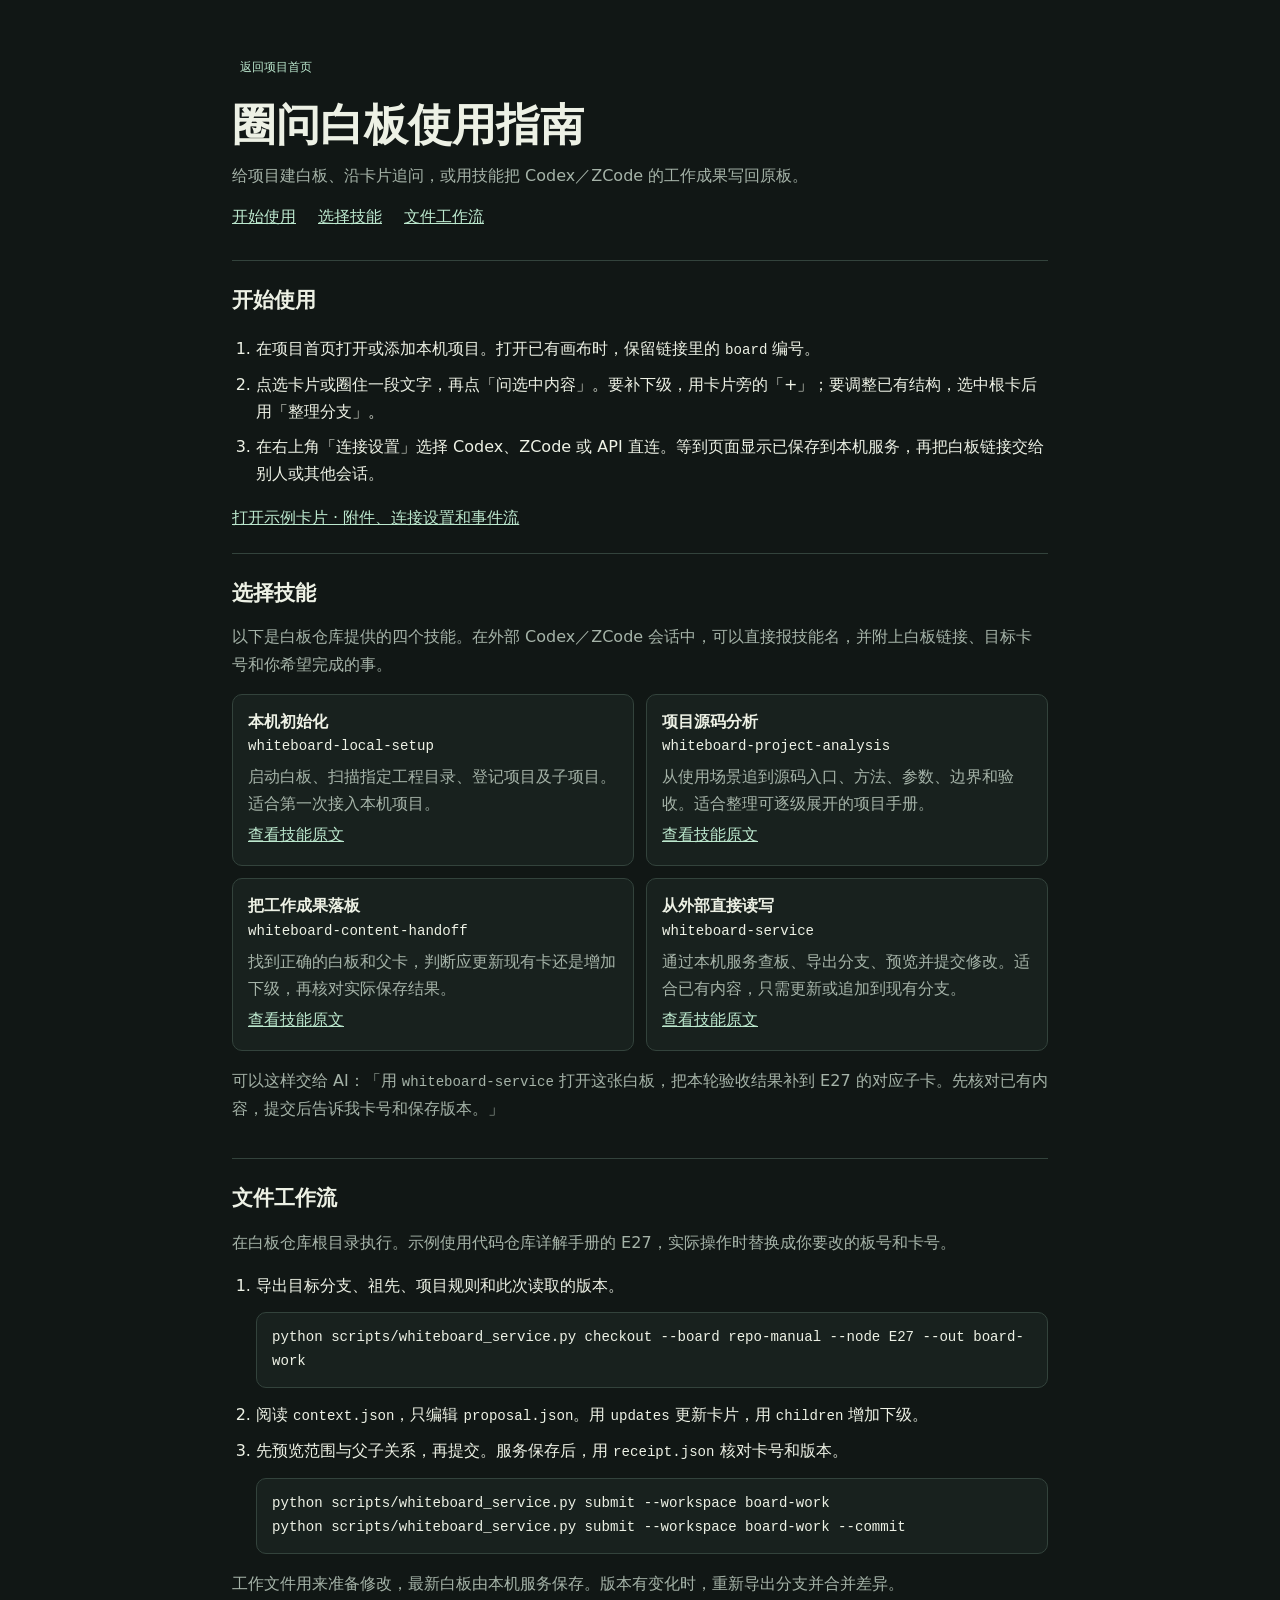
==== guide.html @ eb6f7923 "Serve the whiteboard guide and skills on the unified local port" ====
<!doctype html>
<html lang="zh-CN">
<head>
  <meta charset="utf-8">
  <meta name="viewport" content="width=device-width, initial-scale=1">
  <title>圈问白板使用指南</title>
  <link rel="stylesheet" href="/styles.css">
</head>
<body>
  <main class="guide-page">
    <header class="guide-header">
      <a class="tool-button" href="/">返回项目首页</a>
      <h1>圈问白板使用指南</h1>
      <p>给项目建白板、沿卡片追问，或用技能把 Codex／ZCode 的工作成果写回原板。</p>
      <nav class="guide-nav" aria-label="指南章节">
        <a href="#start">开始使用</a>
        <a href="#skills">选择技能</a>
        <a href="#files">文件工作流</a>
      </nav>
    </header>

    <section id="start" aria-labelledby="guide-start">
      <h2 id="guide-start">开始使用</h2>
      <ol>
        <li>在项目首页打开或添加本机项目。打开已有画布时，保留链接里的 <code>board</code> 编号。</li>
        <li>点选卡片或圈住一段文字，再点「问选中内容」。要补下级，用卡片旁的「+」；要调整已有结构，选中根卡后用「整理分支」。</li>
        <li>在右上角「连接设置」选择 Codex、ZCode 或 API 直连。等到页面显示已保存到本机服务，再把白板链接交给别人或其他会话。</li>
      </ol>
      <a href="/?board=repo-manual#E27">打开示例卡片 · 附件、连接设置和事件流</a>
    </section>

    <section id="skills" aria-labelledby="guide-skills">
      <h2 id="guide-skills">选择技能</h2>
      <p>以下是白板仓库提供的四个技能。在外部 Codex／ZCode 会话中，可以直接报技能名，并附上白板链接、目标卡号和你希望完成的事。</p>
      <dl class="guide-skills">
        <div>
          <dt>本机初始化 <code>whiteboard-local-setup</code></dt>
          <dd>启动白板、扫描指定工程目录、登记项目及子项目。适合第一次接入本机项目。</dd>
          <dd><a href="/guide/skills/whiteboard-local-setup">查看技能原文</a></dd>
        </div>
        <div>
          <dt>项目源码分析 <code>whiteboard-project-analysis</code></dt>
          <dd>从使用场景追到源码入口、方法、参数、边界和验收。适合整理可逐级展开的项目手册。</dd>
          <dd><a href="/guide/skills/whiteboard-project-analysis">查看技能原文</a></dd>
        </div>
        <div>
          <dt>把工作成果落板 <code>whiteboard-content-handoff</code></dt>
          <dd>找到正确的白板和父卡，判断应更新现有卡还是增加下级，再核对实际保存结果。</dd>
          <dd><a href="/guide/skills/whiteboard-content-handoff">查看技能原文</a></dd>
        </div>
        <div>
          <dt>从外部直接读写 <code>whiteboard-service</code></dt>
          <dd>通过本机服务查板、导出分支、预览并提交修改。适合已有内容，只需更新或追加到现有分支。</dd>
          <dd><a href="/guide/skills/whiteboard-service">查看技能原文</a></dd>
        </div>
      </dl>
      <p>可以这样交给 AI：「用 <code>whiteboard-service</code> 打开这张白板，把本轮验收结果补到 E27 的对应子卡。先核对已有内容，提交后告诉我卡号和保存版本。」</p>
    </section>

    <section id="files" aria-labelledby="guide-files">
      <h2 id="guide-files">文件工作流</h2>
      <p>在白板仓库根目录执行。示例使用代码仓库详解手册的 E27，实际操作时替换成你要改的板号和卡号。</p>
      <ol>
        <li>导出目标分支、祖先、项目规则和此次读取的版本。
          <pre><code>python scripts/whiteboard_service.py checkout --board repo-manual --node E27 --out board-work</code></pre>
        </li>
        <li>阅读 <code>context.json</code>，只编辑 <code>proposal.json</code>。用 <code>updates</code> 更新卡片，用 <code>children</code> 增加下级。</li>
        <li>先预览范围与父子关系，再提交。服务保存后，用 <code>receipt.json</code> 核对卡号和版本。
          <pre><code>python scripts/whiteboard_service.py submit --workspace board-work
python scripts/whiteboard_service.py submit --workspace board-work --commit</code></pre>
        </li>
      </ol>
      <p>工作文件用来准备修改，最新白板由本机服务保存。版本有变化时，重新导出分支并合并差异。</p>
    </section>
  </main>
</body>
</html>
---- styles.css ----
:root {
  color-scheme: dark;
  font-family: "Microsoft YaHei UI", "PingFang SC", "Noto Sans CJK SC", system-ui, sans-serif;
  color: #edf1e5;
  background: #111715;
  --surface: #18211e;
  --panel-border: #33433c;
  --muted: #a5b3a8;
  --mint: #bce8ce;
  --teal: #77d4ac;
  --mono: "Cascadia Code", Consolas, "SFMono-Regular", monospace;
}

*, *::before, *::after { box-sizing: border-box; }

body { margin: 0; }
.guide-page { max-width: 920px; margin: 0 auto; padding: clamp(18px, 5vw, 52px); line-height: 1.7; }
.guide-header { margin-bottom: 30px; }
.guide-header h1 { margin: 16px 0 0; font-size: clamp(28px, 5vw, 44px); line-height: 1.2; }
.guide-page h2 { margin: 0 0 12px; font-size: 21px; }
.guide-page p { margin: 10px 0 14px; color: var(--muted); }
.guide-page section { padding: 22px 0; border-top: 1px solid var(--panel-border); }
.guide-page a { color: var(--mint); }
.guide-header > a { display: inline-flex; align-items: center; text-decoration: none; }
.guide-nav { display: flex; flex-wrap: wrap; gap: 10px 22px; }
.guide-page ol { padding-inline-start: 1.5em; }
.guide-page li + li { margin-top: 8px; }
.guide-skills { display: grid; grid-template-columns: repeat(auto-fit, minmax(min(100%, 305px), 1fr)); gap: 12px; }
.guide-skills > div, .guide-page pre { background: var(--surface); border: 1px solid var(--panel-border); border-radius: 10px; padding: 13px 15px; }
.guide-skills dt { font-weight: 700; }
.guide-skills dt code { display: block; font-weight: 400; overflow-wrap: anywhere; }
.guide-skills dd { margin: 4px 0; color: var(--muted); }
.guide-page code { font-family: var(--mono); font-size: .88em; }
.guide-page pre { white-space: pre-wrap; overflow-wrap: anywhere; }
.board-sync-status { display: flex; align-items: center; justify-content: flex-end; flex-wrap: wrap; gap: 8px; padding: 7px clamp(16px, 3.4vw, 54px); color: var(--muted); font-size: 12px; }
.board-sync-status[data-state="error"] { color: #f1c9a7; }
.board-sync-status[hidden] { display: none; }
.board-versions-dialog { width: min(720px, calc(100vw - 32px)); max-height: 85vh; overflow-y: auto; }
.board-version-list { list-style: none; padding: 0; margin: 18px 0; }
.board-version-row { display: flex; justify-content: space-between; align-items: center; flex-wrap: wrap; gap: 10px; padding: 10px 0; border-bottom: 1px solid var(--panel-border); }
.board-version-time { display: block; margin-top: 4px; font-size: 12px; color: var(--muted); }
.board-version-actions { display: flex; flex-wrap: wrap; gap: 6px; }
.board-version-preview { max-height: 320px; overflow: auto; white-space: pre-wrap; overflow-wrap: anywhere; font-size: 13px; line-height: 1.65; }
button, textarea, input, select { font: inherit; }
button { cursor: pointer; }
button:disabled { cursor: default; }

button:focus-visible, textarea:focus-visible, input:focus-visible, select:focus-visible, summary:focus-visible {
  outline: 2px solid var(--teal);
  outline-offset: 3px;
}

.app-shell {
  max-width: 1800px;
  margin: 0 auto;
  padding: 0 clamp(16px, 3.4vw, 54px) 28px;
}

.masthead {
  min-height: 111px;
  display: flex;
  align-items: center;
  justify-content: space-between;
  gap: 20px;
}

.brand { display: flex; align-items: center; gap: 14px; }
.brand-mark {
  display: grid;
  place-items: center;
  width: 45px;
  height: 45px;
  border: 1px solid #466454;
  border-radius: 13px;
  color: var(--mint);
  background: #25392f;
}

.brand-mark svg {
  width: 31px;
  height: 31px;
  fill: none;
  stroke: currentColor;
  stroke-width: 1.65;
  stroke-linecap: round;
  stroke-linejoin: round;
}

.masthead-kicker, .overline {
  margin: 0;
  font-size: 11px;
  font-weight: 650;
  letter-spacing: 0.16em;
  color: var(--muted);
}

.masthead h1 {
  margin: 4px 0 0;
  font-size: clamp(25px, 3vw, 34px);
  font-weight: 690;
  line-height: 1.12;
  letter-spacing: 0.045em;
}

.workspace-nav {
  display: flex;
  align-items: center;
  justify-content: center;
  flex-wrap: wrap;
  min-width: 0;
  gap: 8px;
}

.board-picker {
  position: relative;
  display: flex;
  align-items: center;
  min-width: 0;
  gap: 10px;
  padding: 6px 8px 6px 12px;
  border: 1px solid #466454;
  border-radius: 10px;
  background: #21332a;
  color: var(--mint);
  font-size: 12px;
  font-weight: 650;
  white-space: nowrap;
}

.board-picker select {
  width: clamp(112px, 17vw, 206px);
  min-width: 0;
  min-height: 36px;
  padding: 5px 9px;
  border: 1px solid #527462;
  border-radius: 6px;
  background: #14221b;
  color: #edf1e5;
  font-size: 14px;
  cursor: pointer;
}

.board-picker select:disabled { cursor: default; opacity: 0.75; }

#board-manage {
  flex-shrink: 0;
  min-height: 36px;
  padding-inline: 9px;
  color: var(--mint);
}

#board-manage[aria-expanded="true"] { background: #2b3c33; }

#local-project-link, #close-project { flex-shrink: 0; padding-inline: 10px; text-decoration: none; }
#local-project-link[aria-current="page"] { background: #2b3c33; color: var(--mint); }
:is(#local-project-link, #close-project):focus-visible { outline: 2px solid var(--teal); outline-offset: 3px; }

.activity-header, .activity-list-heading {
  display: flex;
  align-items: center;
  justify-content: space-between;
  flex-wrap: wrap;
  gap: 10px;
}
.activity-header h2 { margin: 4px 0 0; font-size: clamp(24px, 3vw, 34px); line-height: 1.25; }
#project-context > h2 { margin: 9px 0 3px; font-size: clamp(24px, 3vw, 34px); line-height: 1.25; }
#project-context-directory { color: var(--muted); font: 12px/1.5 var(--mono); overflow-wrap: anywhere; }
#project-context-error { color: #ffceac; }
.project-breadcrumb ol { display: flex; flex-wrap: wrap; align-items: baseline; gap: 4px 9px; margin: 0; padding: 0; list-style: none; font-size: 13px; }
.project-breadcrumb li + li::before { content: "/"; margin-inline-end: 9px; color: var(--muted); }
.project-breadcrumb a, .local-project-descendants a { color: var(--mint); overflow-wrap: anywhere; text-underline-offset: 3px; }
#project-children-description { margin: 0 0 18px; color: var(--muted); line-height: 1.6; }
#project-children-heading { margin: 0 0 11px; font-size: 17px; }
.activity-muted { color: var(--muted); font-size: 12px; margin: 0; }
.activity-captured { margin-block: 6px 13px; }
.activity-run { display: grid; gap: 3px; padding: 8px 11px; border-radius: 7px; background: #382d22; color: #f0cea7; font-size: 12px; }
.activity-nav, .activity-options, .activity-footer { display: flex; align-items: center; flex-wrap: wrap; gap: 7px; }
.activity-nav { margin: 17px 0 13px; padding-bottom: 11px; border-bottom: 1px solid var(--panel-border); }
.activity-nav [aria-current="page"] { color: var(--mint); background: #263d32; border-color: #466454; }
.activity-canvas-link { text-decoration: none; }
.activity-layout { display: grid; grid-template-columns: minmax(0, 1.12fr) minmax(0, 1fr); align-items: start; gap: 14px; }
.activity-side, .activity-timeline { display: grid; gap: 7px; }
.activity-list-heading { min-height: 33px; margin-bottom: 5px; }
.activity-list-heading h3, .activity-panel h3, .activity-panel p { margin: 0; }
.activity-panel { display: grid; gap: 8px; padding: 13px; border: 1px solid var(--panel-border); border-radius: 10px; background: var(--surface); overflow-wrap: anywhere; }
.activity-panel dl { display: grid; gap: 9px; margin: 0; }
.activity-panel dt { font-size: 12px; font-weight: 650; color: var(--mint); }
.activity-panel dd { margin: 2px 0 0; }
.activity-panel code { display: block; margin-top: 4px; color: var(--muted); font: 12px/1.4 var(--mono); }
.activity-panel ul { margin: 0; padding-left: 20px; }
.activity-panel .tool-button, .activity-footer .submit-button { width: fit-content; flex: 0 0 auto; }
.activity-event {
  display: grid;
  grid-template-columns: 42px minmax(0, 1fr) minmax(0, auto);
  gap: 7px;
  padding: 8px;
  border: 1px solid transparent;
  border-radius: 8px;
  background: transparent;
  color: inherit;
  text-align: left;
  overflow-wrap: anywhere;
}
.activity-event strong, .activity-event small { display: block; }
.activity-event small, .activity-branch small { color: var(--muted); font-size: 12px; }
.activity-event > small { text-align: right; }
.activity-event:hover, .activity-event[aria-pressed="true"], .activity-branch[aria-pressed="true"] { background: #22372c; border-color: #466454; }
.activity-graph { display: grid; gap: 12px; padding: 13px; border: 1px solid var(--panel-border); border-radius: 10px; background: radial-gradient(circle, var(--panel-border) 1px, transparent 1px) 0 0/14px 14px; }
.activity-root { width: fit-content; padding: 8px 10px; border-radius: 7px; background: #263d32; color: var(--mint); }
.activity-branches { display: grid; gap: 7px; margin-left: 8px; padding-left: 11px; border-left: 1px solid #527462; }
.activity-branch { position: relative; display: flex; align-items: baseline; justify-content: space-between; flex-wrap: wrap; gap: 5px; padding: 7px 8px; border: 1px solid var(--panel-border); border-radius: 7px; color: inherit; background: var(--surface); text-align: left; }
.activity-branch::before { content: ""; position: absolute; top: 50%; left: -12px; width: 11px; height: 1px; background: #527462; }
.activity-editor { display: grid; gap: 4px; font-size: 12px; color: var(--muted); }
.activity-editor textarea { width: 100%; padding: 7px; resize: vertical; border: 1px solid #466454; border-radius: 7px; color: #edf1e5; background: #111916; }
@media (max-width: 700px) {
  .activity-layout { grid-template-columns: 1fr; }
}

#board-actions {
  position: absolute;
  z-index: 11;
  top: calc(100% + 6px);
  right: 0;
  min-width: 140px;
  padding: 5px;
  display: grid;
  gap: 3px;
  border: 1px solid var(--panel-border);
  border-radius: 8px;
  background: #1e2d25;
  box-shadow: 0 8px 24px #0a150fbd;
}

#board-actions button { justify-content: flex-start; padding-inline: 10px; }
#board-actions button:disabled { opacity: 0.55; }
#board-delete:not(:disabled) { color: #f3b4a7; }
#board-lifecycle-status { margin: 0 0 10px; color: var(--muted); font-size: 13px; }
#board-lifecycle-status:empty { margin: 0; }

.project-home-header, .home-board-header {
  display: flex;
  align-items: center;
  flex-wrap: wrap;
  justify-content: space-between;
  gap: 12px;
}

#local-projects-heading { margin: 0; font-size: clamp(25px, 3vw, 36px); }
.home-board-header h3 { margin: 0; font-size: 17px; }
.home-board-actions { display: flex; flex-wrap: wrap; gap: 8px; }
#board-import-file { max-width: 100%; }
#board-import-preview:empty { display: none; }
.project-home-header p, .home-board-header p { margin: 6px 0 0; color: var(--muted); font-size: 14px; line-height: 1.55; }
.home-board-section { margin-top: 22px; padding-top: 14px; border-top: 1px solid var(--panel-border); }
.home-board-section > .local-project-cards:not(:empty) { margin-top: 12px; }
.home-board-section > .local-project-cards:empty { display: none; }

.local-project-finder {
  max-width: 800px;
  margin-top: 18px;
  padding: 12px 15px;
  border: 1px solid var(--panel-border);
  border-radius: 10px;
  background: var(--surface);
}

.local-project-finder[open] summary { margin-bottom: 12px; }
#local-project-question-form { display: flex; flex-wrap: wrap; gap: 8px; }
#local-project-question { flex: 1 1 220px; min-width: 0; }
#local-project-find { flex: 0 0 auto; justify-content: center; padding-inline: 20px; }
#local-project-find-status:empty, #local-project-choices:empty { display: none; }
#local-project-find-status, #local-project-count { margin: 12px 0 0; color: var(--muted); font-size: 13px; }
#local-project-matches { display: grid; gap: 10px; margin-top: 12px; }
#local-project-choices { display: flex; flex-wrap: wrap; gap: 6px; }
#local-project-choices button { justify-content: start; text-align: start; white-space: normal; overflow-wrap: anywhere; }
#local-project-choices button[aria-pressed="true"] { border-color: #6fa587; background: #2b3c33; color: var(--mint); }
#local-project-preview .local-project-card { background: #1e2b24; border-color: #466454; }
#local-project-preview h3 { margin: 0; font-size: 17px; }
#local-project-preview .submit-button { flex: 0 0 auto; }

.local-project-browse { margin-top: 22px; padding-top: 13px; border-top: 1px solid var(--panel-border); }
:is(.local-project-browse, .local-project-finder, #home-examples) > summary {
  width: fit-content;
  cursor: pointer;
  padding-block: 5px;
  color: var(--mint);
}
.local-project-browse[open] summary { margin-bottom: 12px; }
#local-project-count { margin-bottom: 14px; }

.local-project-filters { display: flex; flex-wrap: wrap; gap: 8px; }
#local-project-question, .local-project-filters input, .local-project-filters select {
  min-height: 40px;
  padding: 7px 10px;
  border: 1px solid #466454;
  border-radius: 7px;
  background: #18241e;
  color: inherit;
  font-size: 14px;
}

.local-project-filters input { width: min(245px, 100%); }
#local-project-question::placeholder, .local-project-filters input::placeholder { color: var(--muted); }

.local-project-cards {
  display: grid;
  grid-template-columns: repeat(auto-fill, minmax(min(100%, 290px), 1fr));
  gap: 14px;
}

.local-project-card {
  display: flex;
  flex-direction: column;
  gap: 10px;
  min-width: 0;
  padding: 16px;
  border: 1px solid var(--panel-border);
  border-radius: 10px;
  background: var(--surface);
}

.local-project-card :is(h3, h4) { margin: 0; font-size: 17px; overflow-wrap: anywhere; }
.local-project-category { margin: 0; color: var(--teal); font-size: 12px; }
.local-project-description { flex: 1; margin: 0; color: var(--muted); font-size: 13px; line-height: 1.6; }
.local-project-path {
  padding: 8px;
  border-radius: 5px;
  background: #111916;
  color: var(--mint);
  font: 12px / 1.5 var(--mono);
  overflow-wrap: anywhere;
}

.local-project-actions { display: flex; flex-wrap: wrap; gap: 8px; }
.local-project-actions :is(a, button) { min-height: 34px; padding-inline: 10px; font-size: 13px; text-decoration: none; }
.local-project-actions a { flex: 0 0 auto; }
#local-project-more { margin-top: 12px; border-color: var(--panel-border); }
.local-project-feedback { margin: 0; color: var(--mint); font-size: 12px; }
.local-project-feedback:empty { margin-top: -10px; }
.local-project-descendants { padding-top: 6px; border-top: 1px solid var(--panel-border); font-size: 13px; }
.local-project-descendants ul { display: grid; gap: 7px; margin: 4px 0 0; padding-inline-start: 19px; }

.board-dialog {
  width: min(360px, calc(100% - 32px));
  padding: 20px;
  border: 1px solid #466454;
  border-radius: 13px;
  background: var(--surface);
  color: inherit;
  box-shadow: 0 12px 38px #0006;
}

.board-dialog::backdrop { background: #080d0bbf; }
.board-dialog h2, #board-empty-state h2 { margin: 0 0 12px; font-size: 18px; font-weight: 680; }
.board-dialog label, .board-dialog p { color: var(--muted); font-size: 13px; line-height: 1.5; }
.board-dialog p { margin: 0; overflow-wrap: anywhere; }
.board-dialog label { display: block; margin-bottom: 6px; }
.board-dialog input, .board-dialog textarea {
  width: 100%;
  min-height: 36px;
  padding: 6px 8px;
  border: 1px solid #46584f;
  border-radius: 6px;
  background: #141c19;
  color: inherit;
}

.board-dialog .board-dialog-scope { margin-bottom: 14px; }
.board-dialog textarea { resize: vertical; font: inherit; }

#response-preview-dialog { width: min(580px, calc(100% - 32px)); }
#response-preview-text {
  max-height: min(310px, 44dvh);
  overflow: auto;
  margin: 12px 0 0;
  padding: 10px;
  border: 1px solid var(--panel-border);
  border-radius: 6px;
  background: #141c19;
  font: 12px/1.55 var(--mono);
  white-space: pre-wrap;
  overflow-wrap: anywhere;
}

.board-repository-field { margin-top: 14px; }
.board-dialog .board-field-hint { margin-top: 6px; }
.board-dialog .board-dialog-error { margin-top: 8px; color: #f3b4a7; }
.board-dialog-actions { display: flex; justify-content: flex-end; gap: 8px; margin-top: 17px; }
.board-dialog-actions .tool-button { padding-inline: 10px; }
.board-dialog-actions .board-delete-confirm { border-color: #98685d; background: #522e29; color: #ffd7cf; }
.board-dialog-actions .board-delete-confirm:hover { background: #693a33; }
#board-empty-state {
  min-height: 280px;
  display: grid;
  place-content: center;
  justify-items: center;
  padding: 24px;
  border: 1px solid var(--panel-border);
  border-radius: 15px;
  background: var(--surface);
}

.demo-label {
  display: flex;
  align-items: center;
  gap: 8px;
  padding: 7px 11px;
  border: 1px solid var(--panel-border);
  border-radius: 99px;
  color: var(--muted);
  font-size: 12px;
  white-space: nowrap;
}

.connection-dot, .legend-dot {
  display: inline-block;
  width: 6px;
  height: 6px;
  border-radius: 50%;
  background: var(--teal);
}

.connection-area { display: flex; align-items: center; gap: 8px; }
.connection-settings { position: relative; color: var(--muted); font-size: 12px; }
.connection-settings summary { padding: 7px 4px; cursor: pointer; white-space: nowrap; }
.connection-fields {
  position: absolute;
  z-index: 10;
  top: calc(100% + 6px);
  right: 0;
  width: 218px;
  padding: 12px;
  display: grid;
  gap: 6px;
  border: 1px solid var(--panel-border);
  border-radius: 9px;
  background: #1e2d25;
  box-shadow: 0 8px 24px #0a150fbd;
}
.connection-fields :is(input, select) {
  width: 100%;
  min-height: 32px;
  padding: 4px 7px;
  border: 1px solid #46584f;
  border-radius: 6px;
  color: #eef4ee;
  background: #141c19;
}
.connection-fields input::placeholder { color: #a1b3a7; }

.workspace {
  display: grid;
  grid-template-columns: minmax(0, 1fr) minmax(282px, 324px);
  align-items: stretch;
  gap: 16px;
}

.canvas-panel, .context-panel {
  min-width: 0;
  display: flex;
  flex-direction: column;
  border: 1px solid var(--panel-border);
  border-radius: 15px;
  background: var(--surface);
  overflow: hidden;
}

.canvas-bar {
  position: relative;
  min-height: 77px;
  display: flex;
  align-items: center;
  justify-content: space-between;
  gap: 14px;
  padding: 13px 19px;
  border-bottom: 1px solid var(--panel-border);
}

.canvas-name h2 {
  margin: 4px 0 0;
  font-size: clamp(15px, 1.6vw, 21px);
  font-weight: 680;
  letter-spacing: 0.015em;
}
.canvas-name:has(#board-repository-label:not([hidden])) { min-width: 0; }
#project-context:not([hidden]) ~ #board-workspace #board-repository-label { display: none; }
#board-repository-label {
  max-width: 24ch;
  margin: 4px 0 0;
  overflow: hidden;
  color: var(--muted);
  font-size: 11px;
  line-height: 1.4;
  text-overflow: ellipsis;
  white-space: nowrap;
}

.toolbar, .tool-group { display: flex; align-items: center; }
.toolbar { flex-shrink: 1; flex-wrap: wrap; gap: 7px; min-width: 0; }
.tool-group {
  padding: 2px;
  border: 1px solid #34453e;
  border-radius: 8px;
  background: #141c19;
}

.tool-button {
  display: inline-flex;
  align-items: center;
  justify-content: center;
  gap: 4px;
  min-height: 31px;
  padding: 0 7px;
  border: 1px solid transparent;
  border-radius: 5px;
  background: transparent;
  color: #c0cbc2;
  font-size: 12px;
  white-space: nowrap;
}

.tool-button:hover { background: #2b3c33; color: #f2f6ef; }
.mode-button[aria-pressed="true"], .mode-button.is-active {
  border-color: #486c57;
  background: #2a4436;
  color: var(--mint);
}

.tool-button svg {
  flex: none;
  width: 16px;
  height: 16px;
  fill: none;
  stroke: currentColor;
  stroke-width: 1.4;
  stroke-linecap: round;
  stroke-linejoin: round;
}

.icon-button { width: 31px; padding: 0; font-size: 18px; }
#fit { height: 37px; width: 36px; border-color: #34453e; border-radius: 8px; }
.canvas-navigation { display: flex; align-items: center; gap: 5px; }
#card-search-toggle, #return-overview {
  min-height: 33px;
  border-color: #34453e;
  border-radius: 8px;
}
#card-search-toggle { cursor: pointer; list-style: none; }
#card-search-toggle::-webkit-details-marker { display: none; }
#card-search[open] > summary, #return-overview { color: var(--mint); }
#card-search[open] > summary { background: #2a4436; border-color: #486c57; }
#card-search-panel {
  position: absolute;
  z-index: 8;
  inset-block-start: calc(100% + 4px);
  inset-inline-end: 12px;
  width: min(348px, calc(100% - 24px));
  padding: 8px;
  border: 1px solid #41574b;
  border-radius: 10px;
  background: #1e2d25;
  box-shadow: 0 8px 24px #0a150fbd;
}
#card-search-form {
  display: grid;
  grid-template-columns: minmax(0, 1fr) auto;
  align-items: center;
  gap: 6px;
}
#card-search-input {
  width: 100%;
  min-height: 35px;
  padding: 6px 9px;
  border: 1px solid #46584f;
  border-radius: 6px;
  color: #eef4ee;
  background: #141c19;
  font: inherit;
  font-size: 13px;
}
#card-search-input::placeholder { color: #a1b3a7; }
#card-search-question {
  border-color: #496b57;
  background: #284337;
  color: var(--mint);
}
.card-search-engine {
  display: flex;
  align-items: center;
  gap: 7px;
  margin: 7px 3px 0;
  color: var(--muted);
  font-size: 12px;
}
#card-search-engine {
  min-height: 28px;
  border: 1px solid #46584f;
  border-radius: 6px;
  padding-inline: 6px;
  color: inherit;
  background: #141c19;
}
#card-search-status { margin: 0; color: var(--muted); font-size: 12px; }
#card-search-status:not(:empty) { margin: 6px 3px 0; }
#card-search-results:empty { display: none; }
#card-search-results {
  max-height: min(260px, 40dvh);
  margin: 5px 0 0;
  padding: 0;
  overflow-y: auto;
  overscroll-behavior: contain;
  list-style: none;
}
.card-search-result {
  display: grid;
  gap: 3px;
  width: 100%;
  padding: 7px 9px;
  border: 0;
  border-radius: 6px;
  color: #eef4ee;
  background: transparent;
  font: inherit;
  text-align: start;
  overflow-wrap: anywhere;
}
.card-search-result:is(:hover, :focus-visible, [aria-current="true"]) { background: #2b3c33; }
.card-search-title { font-size: 13px; font-weight: 650; }
.card-search-path { color: #a9bbaf; font-size: 11px; }
#card-search-nav {
  display: flex;
  align-items: center;
  gap: 1px;
  border: 1px solid #34453e;
  border-radius: 8px;
  color: var(--mint);
  background: #141c19;
}
#card-search-nav button { min-height: 31px; padding-inline: 6px; }
#card-search-position {
  min-width: 4ch;
  font-size: 11px;
  text-align: center;
  white-space: nowrap;
}
#card-search-position:focus-visible { outline: 1px solid var(--teal, #81b69c); }
#zoom-value {
  min-width: 43px;
  text-align: center;
  font: 11px var(--mono);
  color: var(--muted);
}

#viewport {
  position: relative;
  width: 100%;
  height: clamp(425px, calc(100dvh - 237px), 850px);
  overflow: hidden;
  touch-action: none;
  user-select: none;
  cursor: grab;
  background-color: #171f1c;
  background-image: radial-gradient(circle, #37463e 1px, transparent 1.4px);
  background-position: 8px 8px;
  background-size: 20px 20px;
}

#viewport:focus-visible { outline: 2px solid var(--teal); outline-offset: -2px; }

#empty-canvas-start:not([hidden]) {
  position: absolute;
  inset: 0;
  z-index: 2;
  display: grid;
  place-items: center;
  padding: 24px;
  text-align: center;
  pointer-events: none;
}

.empty-canvas-panel {
  width: min(100%, 390px);
  padding: clamp(16px, 3vw, 26px);
  border: 1px solid var(--panel-border);
  border-radius: 12px;
  background: var(--surface);
}
.empty-canvas-panel h3 { margin: 0; font-size: 18px; }
.empty-canvas-panel p { margin: 7px 0 0; color: var(--muted); font-size: 13px; line-height: 1.55; }
.empty-canvas-actions { display: flex; justify-content: center; flex-wrap: wrap; gap: 8px; margin-top: 16px; }
.empty-canvas-actions button { pointer-events: auto; }
#repository-init-status { color: var(--mint); }
#repository-init-hint:empty, #repository-init-status:empty { display: none; }

#viewport[data-mode="pan"] [data-element-id]:not([aria-busy="true"]) { cursor: grab; }
#viewport.is-panning { cursor: grabbing; }
#viewport.is-moving-cards .is-dragging:not([aria-busy="true"]) { cursor: grabbing; z-index: 4; }
#viewport[data-mode="pan"] [data-element-id][aria-pressed="true"]:not(.is-selected) {
  outline: 2px solid var(--teal);
  outline-offset: 3px;
}
#viewport.is-moving-cards :is(#selection-highlights, #ask-popover) { visibility: hidden; }
#viewport[data-mode="pin"] [data-element-id] { cursor: pointer; }

#canvas-menu {
  position: absolute;
  z-index: 7;
  min-width: 138px;
  padding: 4px;
  border: 1px solid var(--panel-border);
  border-radius: 8px;
  background: var(--surface);
  box-shadow: 0 6px 20px #0005;
  cursor: default;
}

#canvas-menu button {
  width: 100%;
  padding: 7px 10px;
  border: 0;
  border-radius: 4px;
  background: transparent;
  color: inherit;
  text-align: left;
  white-space: nowrap;
}

#canvas-menu button:is(:hover, :focus-visible) { background: #2b3c33; }

.canvas-menu-modes {
  display: grid;
  grid-template-columns: repeat(4, 1fr);
  gap: 2px;
  margin-bottom: 4px;
  padding-bottom: 4px;
  border-bottom: 1px solid var(--panel-border);
}

#canvas-menu .canvas-menu-modes button { padding-inline: 8px; text-align: center; }
#canvas-menu button[aria-pressed="true"] { background: #294137; color: var(--mint); }
#canvas-menu :is(#canvas-menu-delete, #canvas-menu-delete-edge):not(:disabled) { color: #f3b4a7; }

#viewport.is-file-drop-target::after {
  content: "松手添加附件";
  position: absolute;
  inset: 8px;
  z-index: 6;
  display: grid;
  place-items: center;
  border: 2px dashed #a1d8b5;
  border-radius: 12px;
  background: #1a2b23d9;
  color: #e5f6e9;
  font-size: 18px;
  font-weight: 650;
  pointer-events: none;
}

#ask-popover {
  position: absolute;
  top: 12px;
  left: 12px;
  z-index: 5;
  width: max-content;
  max-width: calc(100% - 16px);
  cursor: auto;
  user-select: text;
}

#ask-popover[hidden], #ask-open[hidden], #ask-composer[hidden],
#ask-popover:has(#ask-composer:not([hidden])) #selection-toolbar { display: none; }

#ask-popover:has(#ask-composer:not([hidden])) { width: min(338px, calc(100% - 16px)); }

#expand-card {
  position: absolute;
  z-index: 6;
  width: max-content;
  max-width: calc(100% - 16px);
  cursor: auto;
}

#viewport.is-moving-cards #expand-card { visibility: hidden; }
#expand-card button {
  border: 1px solid var(--panel-border);
  border-radius: 7px;
  min-height: 30px;
  background: #243830;
  color: var(--mint);
}
#expand-card button:disabled { opacity: .6; }
#expand-card-open { padding-inline: 9px; font-size: 12px; white-space: nowrap; }
#expand-card button:is(:hover, :focus-visible):not(:disabled) { border-color: #4f7160; background: #2b4437; }
#expand-card-form {
  width: 340px;
  max-width: 100%;
  padding: 10px;
  border: 1px solid var(--panel-border);
  border-radius: 10px;
  background: var(--surface);
  box-shadow: 0 6px 18px #0004;
  font-size: 13px;
}
#expand-card-form label { display: block; margin-bottom: 7px; }
.expand-card-actions { display: flex; flex-wrap: wrap; gap: 6px; margin-bottom: 9px; }
#expand-card-close { margin-left: auto; min-width: 30px; }
.expand-card-row { display: flex; gap: 6px; }
#expand-card-focus {
  flex: 1;
  min-width: 0;
  padding: 5px 7px;
  border: 1px solid var(--panel-border);
  border-radius: 6px;
  background: #111715;
  color: inherit;
}
#expand-card-status { margin: 8px 0 0; color: var(--muted); overflow-wrap: anywhere; }

#selection-toolbar { display: flex; flex-wrap: wrap; align-items: stretch; gap: 6px; }
#move-selection {
  padding-inline: 8px;
  border-color: #4f7160;
  border-radius: 8px;
  background: #1d2d25;
  color: #d5e9dd;
  cursor: grab;
  touch-action: none;
  user-select: none;
}
#move-selection:hover { background: #2b4437; }
#move-selection:active { cursor: grabbing; }
#move-selection:disabled { opacity: 0.6; cursor: default; }

#ask-open {
  display: flex;
  align-items: center;
  gap: 7px;
  padding: 7px 11px;
  border: 1px solid #7fbc9a;
  border-radius: 8px;
  background: #253d31;
  color: #ebf6ec;
  box-shadow: 0 5px 15px #0a150fb3;
  font-size: 13px;
  font-weight: 680;
  white-space: nowrap;
}

#ask-open:hover { background: #345441; }
#ask-open > span { color: var(--mint); }
#ask-open > svg {
  width: 16px;
  height: 16px;
  fill: none;
  stroke: var(--mint);
  stroke-width: 1.45;
  stroke-linecap: round;
  stroke-linejoin: round;
}

#ask-composer {
  width: 100%;
  max-height: 286px;
  padding: 11px 13px 13px;
  border: 1px solid #7fbc9a;
  border-radius: 10px;
  background: #1e2d25;
  box-shadow: 0 8px 24px #0a150fbd;
  overflow: auto;
  overscroll-behavior: contain;
}

#ask-composer.is-file-drop-target {
  outline: 2px dashed #a1d8b5;
  outline-offset: -4px;
}

#attachment-hint { margin: 5px 0; color: var(--muted); font-size: 11px; }

.ask-heading { display: flex; align-items: center; justify-content: space-between; gap: 6px; }
.ask-heading h3 { margin: 0; color: #eef5ea; font-size: 15px; font-weight: 700; }
#ask-close { width: 26px; min-height: 26px; }
#ask-scope {
  max-height: 38px;
  margin: 4px 0 10px;
  padding-left: 8px;
  border-left: 2px solid #6aa587;
  color: #afc5b5;
  overflow: auto;
  overscroll-behavior: contain;
  overflow-wrap: anywhere;
  scrollbar-width: thin;
  font-size: 12px;
  line-height: 19px;
}
#ask-scope:empty { display: none; }

#board {
  position: absolute;
  top: 0;
  left: 0;
  width: 1050px;
  height: 700px;
  transform-origin: 0 0;
}

#organization-labels { position: absolute; inset: 0; pointer-events: none; }
#board.is-organized:has(.organized-item) > :is(.board-caption, .notes-guide) { display: none; }

.organization-lane-label {
  position: absolute;
  padding: 5px 9px;
  border: 1px solid #4c6959;
  border-radius: 5px;
  color: #c5e5d0;
  background: #23372c;
  font-size: 13px;
  font-weight: 700;
  letter-spacing: 0.05em;
  white-space: nowrap;
}

.organization-trunk-label { transform: translateX(-50%); }

.board-caption, .notes-guide {
  position: absolute;
  left: 44px;
  top: 65px;
  color: #a4b7a9;
  font-size: 14px;
  letter-spacing: 0.12em;
  pointer-events: none;
}

.board-caption span {
  margin-right: 10px;
  padding: 3px 6px;
  border: 1px solid #456150;
  border-radius: 5px;
  color: var(--mint);
  font: 13px var(--mono);
}

.notes-guide {
  left: 692px;
  top: 65px;
  display: flex;
  align-items: center;
  gap: 9px;
  color: #899d91;
}

.notes-guide span {
  width: 15px;
  height: 8px;
  border: 1px dashed #719981;
  border-radius: 2px;
}

.board-card {
  position: absolute;
  display: flex;
  flex-direction: column;
  gap: 11px;
  padding: 18px;
  border: 1px solid #a9ad99;
  border-radius: 12px;
  box-shadow: 0 6px 15px #0c151366;
  color: #1c2922;
  background: #eeeddf;
}

.board-card.is-selected {
  border-color: var(--teal);
  outline: 3px solid var(--teal);
  outline-offset: 4px;
  box-shadow: 0 6px 23px #09120e99;
}

.board-card:focus-visible {
  outline: 3px solid #fff0b0;
  outline-offset: 5px;
}

.card-text { left: 44px; top: 112px; width: 312px; height: 228px; }
.card-formula { left: 390px; top: 112px; width: 270px; height: 228px; background: #dce8d8; }
.card-shape { left: 44px; top: 380px; width: 616px; height: 220px; background: #e8e9d9; }

.card-meta {
  display: flex;
  align-items: center;
  justify-content: space-between;
  font: 12px var(--mono);
  color: #4c6053;
}

.card-meta span:first-child {
  padding: 3px 7px;
  border: 1px solid #71877955;
  border-radius: 4px;
  background: #d7e3d7;
  font-family: inherit;
  font-weight: 650;
  letter-spacing: 0.06em;
}

.element-title {
  margin: 0;
  font-size: 19px;
  font-weight: 720;
  line-height: 1.35;
}

.element-content {
  color: #394941;
  font-size: 15px;
  line-height: 1.62;
}

.element-content p { margin: 8px 0 0; }
.element-content code {
  display: block;
  padding: 8px;
  border: 1px solid #9aaf9c;
  border-radius: 5px;
  background: #f4f5eb;
  color: #205740;
  text-align: center;
  overflow-wrap: anywhere;
  font: 14px var(--mono);
}

.card-foot {
  margin-top: auto;
  font-size: 11px;
  color: #5a6f5f;
  font-weight: 680;
  letter-spacing: 0.12em;
}

.diagram { display: flex; align-items: center; gap: 12px; }
.diagram-step {
  display: grid;
  flex: 1;
  gap: 5px;
  min-width: 0;
  padding: 9px 13px;
  border: 1px solid #9baf9a;
  border-radius: 7px;
  background: #f1f4e9;
}

.diagram-step span { color: #4e7059; font: 12px var(--mono); }
.diagram-step strong { color: #263b30; font-weight: 650; }
.diagram-arrow { color: #548063; font-size: 21px; }

#overlay, #threads, #note-overlay {
  position: absolute;
  inset: 0;
  width: 100%;
  height: 100%;
  pointer-events: none;
}

#overlay { overflow: visible; z-index: 2; }
#board.is-organized:has(.organized-item) > .board-card, #board > [data-generated-module] { z-index: 3; }
#threads { z-index: 3; }
#note-overlay { overflow: visible; z-index: 4; }
#lasso-path {
  stroke: #96f1c3;
  stroke-width: 2.5px;
  stroke-linecap: round;
  stroke-linejoin: round;
  stroke-dasharray: 7 5;
  fill: #70e5ae29;
  vector-effect: non-scaling-stroke;
}

#lasso-path.is-closed { fill: none; }

#selection-highlights rect {
  fill: #35c78544;
  stroke: #25835d;
  stroke-width: 1px;
  vector-effect: non-scaling-stroke;
}

#connections > path {
  stroke: #759e8a;
  stroke-width: 1.2px;
  stroke-opacity: 0.8;
  stroke-linecap: round;
  stroke-linejoin: round;
  fill: none;
  vector-effect: non-scaling-stroke;
}

#connections > .guide-connection--primary { stroke: #8eac9d; }
#connections > .connection-bundle { stroke-width: 1.1px; stroke-opacity: 0.65; }
#connections > .reply-connection { stroke-dasharray: 4 5; }
#connections > .connection-bundled { stroke: none; }
#connections.is-tracing > path:not(.connection-hit, .connection-bundled, .connection-related, .connection-selected) {
  stroke-opacity: 0.35;
}
#connections > .connection-related { stroke: #b2dec8; stroke-width: 2px; stroke-opacity: 1; }
#connection-tip path { fill: #ffb889; }
#connections > .connection-hit { display: none; stroke: transparent; stroke-width: 18px; vector-effect: non-scaling-stroke; }
#viewport[data-mode="connect"] .connection-hit { display: block; pointer-events: stroke; cursor: pointer; }
#connections > .connection-selected,
#viewport[data-mode="connect"] #connections > path:has(+ .connection-hit:is(:hover, :focus-visible)) {
  stroke: #ffb889;
  stroke-width: 2.25px;
  stroke-opacity: 1;
  stroke-dasharray: none;
}
#connections > .connection-selected,
#viewport[data-mode="connect"] #connections:not(:has(.connection-selected)) > path:has(+ .connection-hit:is(:hover, :focus-visible)) {
  marker-end: url("#connection-tip");
}
#viewport[data-mode="connect"] [data-element-id] { cursor: crosshair; }
[data-element-id].connection-source { outline: 2px solid #ffb889; outline-offset: 4px; }
[data-element-id].connection-target { outline: 3px solid #96f1c3; outline-offset: 4px; }

#connection-preview {
  fill: none;
  stroke: #ffb889;
  stroke-width: 2.5px;
  stroke-linecap: round;
  vector-effect: non-scaling-stroke;
}
#connection-preview[hidden] { display: none; }

.thread-note {
  position: absolute;
  display: flex;
  flex-direction: column;
  gap: 5px;
  width: 300px;
  min-height: 156px;
  padding: 11px 13px;
  border: 1px solid #78b593;
  border-radius: 9px;
  background: #263e32;
  box-shadow: 0 7px 16px #0a150f88;
  color: #ebf6ec;
  pointer-events: auto;
  user-select: text;
  cursor: auto;
}

.thread-note.branch-note {
  width: 420px;
  min-height: 244px;
  gap: 8px;
  padding: 14px 16px;
  border-color: #9da9ce;
  border-top-width: 3px;
  background: #292f42;
}

#viewport[data-mode="select"] [data-element-id] { cursor: crosshair; }
#viewport.is-space-panning :is([data-element-id], .connection-hit):not([aria-busy="true"]) { cursor: grab; }
#viewport.is-panning :is([data-element-id], .connection-hit):not([aria-busy="true"]) { cursor: grabbing; }
.thread-note.is-selected { outline: 2px solid var(--teal); outline-offset: 3px; }
.thread-note:focus-visible { outline: 3px solid #fff0b0; outline-offset: 4px; }

.thread-heading { margin: 0; color: #a9d6b9; font-size: 11px; font-weight: 680; letter-spacing: 0.08em; }
.branch-note .thread-heading { color: #c3cee9; }
.thread-question {
  flex: none;
  margin: 0;
  color: #f0f6ee;
  font-size: 13px;
  line-height: 18px;
  font-weight: 680;
  overflow-wrap: anywhere;
}

.thread-answer {
  min-height: 0;
  margin: 0;
  flex: none;
  color: #d5e7da;
  font-size: 13px;
  line-height: 1.52;
  white-space: pre-wrap;
  overflow-wrap: anywhere;
}

.branch-note .thread-answer { color: #e0e5f1; line-height: 1.62; }

.thread-note[data-answer-outline] { min-height: 0; }
.thread-note[data-section-of] { min-height: 100px; }
.thread-original {
  color: inherit;
  font-size: 12px;
  line-height: 1.5;
}
.thread-original summary { cursor: pointer; }
.thread-original p {
  max-height: 180px;
  overflow: auto;
  margin: 6px 0 0;
  white-space: pre-wrap;
  overflow-wrap: anywhere;
}
.thread-answer:empty { display: none; }
.thread-status { margin: 0; color: #bed6c7; font-size: 12px; line-height: 1.45; overflow-wrap: anywhere; }
.thread-status:not([data-state="pending"]) { color: #ffc7b8; }
.thread-retry, .thread-response-preview { align-self: flex-start; min-height: 28px; padding: 3px 9px; }
.thread-retry[hidden] { display: none; }
.thread-note.is-streaming { border-color: #b1e1c3; }

:is(.board-card, .thread-note).organized-item {
  --organized-accent: #6aab87;
  --organized-surface: #e6eee1;
  display: block;
  height: auto;
  padding: 14px 16px;
  border-color: #92aa98;
  border-left: 4px solid var(--organized-accent);
  background: var(--organized-surface);
  color: #26382e;
}

.organized-item[data-organized-category="done"] { --organized-accent: #5eae91; --organized-surface: #d9eee3; }
.organized-item[data-organized-category="optimize"] { --organized-accent: #bb9262; --organized-surface: #f0e6d4; }
.organized-item[data-organized-category="reference"] { --organized-accent: #899fc4; --organized-surface: #e1e8f4; }
.organized-item[hidden] { display: none; }
.organized-item > :not(.organized-face, .thread-status, .thread-retry, .thread-original, .thread-response-preview) { display: none; }
.organized-item > .thread-status { margin-bottom: 6px; color: #4b604f; }
.organized-item > .thread-status:not([data-state="pending"]) { color: #842d25; }
.organized-item > :is(.thread-retry, .thread-response-preview) { margin-bottom: 6px; }

.organized-face { display: grid; gap: 7px; min-width: 0; overflow-wrap: anywhere; }
.organized-head { display: flex; flex-wrap: wrap; align-items: center; gap: 6px; }
.organized-meta { margin-right: auto; }
.organized-body { display: grid; gap: 7px; }
.organized-body[hidden] { display: none; }
.card-requirement { display: grid; gap: 7px; }
.card-requirement h4, .card-requirement p { margin: 0; }
.card-requirement h4, .card-requirement strong { font-weight: 680; }
.card-requirement :is(ol, ul) { display: grid; gap: 6px; margin: 6px 0 0; padding-inline-start: 16px; }
.card-requirement summary { cursor: pointer; }
.module-fold, .branch-toggle {
  padding: 2px 6px;
  border: 1px solid #a3b5a8;
  border-radius: 4px;
  background: #f4f7f0;
  color: #355143;
  font-size: 11px;
  cursor: pointer;
  white-space: nowrap;
}
.branch-toggle { background: #d8eae0; border-color: #91b29f; }
.thread-heading > .branch-toggle { margin-left: 8px; }
.organized-face :is(h2, h3, h4, .element-title, .thread-question) {
  max-height: none;
  margin: 0;
  color: #26382e;
  font-size: 17px;
  font-weight: 720;
  line-height: 1.35;
}
.organized-face > h3 { padding-right: 23px; }
.organized-face :is(p, .element-content, .thread-answer) { margin: 0; color: #3d5044; font-size: 14px; line-height: 1.55; }
.organized-summary { white-space: pre-line; }
.organized-code-path { overflow-wrap: anywhere; }
.organized-code-preview {
  margin: 0;
  padding: 8px;
  border: 1px solid #a8b7ac;
  border-radius: 5px;
  background: #eef2ea;
  color: #233c2f;
  font: 12px/1.5 var(--mono);
  white-space: pre-wrap;
  overflow-wrap: anywhere;
}
[data-draft-root] :is(.organized-meta, .thread-heading)::after {
  content: "草稿";
  margin-inline-start: 6px;
  color: #52685c;
  font-weight: 650;
}
[data-draft-root] .thread-heading::after { color: var(--mint); }
.organized-face .organized-evidence { color: #52685c; font: 11px/1.5 var(--mono); }

.board-card[data-guide-level] {
  --guide-surface: #eef2e9;
  --guide-border: #a2baa9;
  --guide-accent: #81ad94;
  --guide-heading: #203c2e;
  --guide-text: #405248;
  --guide-kicker: #476954;
  --guide-control: #355746;
  --guide-control-surface: #f8faf5;
  --guide-branch-surface: #daece0;
  padding: 14px 16px 16px;
  border: 1px solid var(--guide-border);
  border-top: 3px solid var(--guide-accent);
  background: var(--guide-surface);
  color: var(--guide-heading);
}

.board-card[data-guide-level="overview"] {
  --guide-surface: #244739;
  --guide-border: #5e8f77;
  --guide-accent: #a8ddbf;
  --guide-heading: #f2faf2;
  --guide-text: #e0eee4;
  --guide-kicker: #bddec9;
  --guide-control: #edf7ed;
  --guide-control-surface: #315746;
  --guide-branch-surface: #416c56;
  padding: 18px 20px;
}

.board-card[data-guide-level="detail"] {
  --guide-surface: #e4ebe2;
  --guide-border: #a6b9ab;
  --guide-accent: #98af9f;
  border-top-width: 1px;
  border-left: 3px solid var(--guide-accent);
}

.board-card[data-guide-level] .organized-face { gap: 9px; }
.board-card[data-guide-level] .organized-head { gap: 4px; }
.board-card[data-guide-level] .organized-meta {
  color: var(--guide-kicker);
  font-size: 11px;
  font-weight: 700;
}
.board-card[data-guide-level] .organized-title {
  padding-right: 0;
  color: var(--guide-heading);
  font-size: 18px;
}
.board-card[data-guide-level="overview"] .organized-title { font-size: 23px; }
.board-card[data-guide-level="detail"] .organized-title { font-size: 16px; }
.board-card[data-guide-level] .organized-face :is(p, .element-content, .thread-answer) {
  color: var(--guide-text);
  line-height: 1.6;
}
.board-card[data-guide-level] :is(.module-fold, .branch-toggle) {
  min-height: 22px;
  border-color: var(--guide-border);
  background: var(--guide-control-surface);
  color: var(--guide-control);
}
.board-card[data-guide-level] .branch-toggle { background: var(--guide-branch-surface); }

.task-details { display: grid; gap: 7px; color: #3d5044; overflow-wrap: anywhere; }
.task-details strong { color: #304c3d; font-size: 12px; }
.task-detail-list { margin: 2px 0 0; padding-inline-start: 18px; font-size: 13px; line-height: 1.5; }

.board-pinned::after {
  position: absolute;
  top: 7px;
  right: 7px;
  width: 24px;
  height: 24px;
  border: 1px solid #be5b50;
  border-radius: 50%;
  background: #ffe8e3 url("data:image/svg+xml,%3Csvg xmlns='http://www.w3.org/2000/svg' viewBox='0 0 20 20'%3E%3Cpath fill='none' stroke='%23aa322b' stroke-width='1.8' stroke-linecap='round' stroke-linejoin='round' d='M7 3h6l-.8 4 2.6 2.7v1.8H5.2V9.7L7.8 7 7 3zM10 11.5v5.5'/%3E%3C/svg%3E") center / 16px no-repeat;
  pointer-events: none;
  content: "";
}
.board-pinned .card-meta span:last-child { margin-right: 16px; }
.board-pinned .thread-heading { padding-right: 23px; }
.board-pinned .organized-head { padding-right: 24px; }
.organized-formula code { white-space: normal; }

.canvas-footer, .context-footer {
  min-height: 45px;
  display: flex;
  align-items: center;
  justify-content: space-between;
  gap: 10px;
  padding: 9px 18px;
  border-top: 1px solid var(--panel-border);
  color: var(--muted);
  font-size: 12px;
}

.canvas-footer > span { display: flex; gap: 8px; align-items: center; }

.context-header { padding: 15px 16px 13px; border-bottom: 1px solid var(--panel-border); }
.context-header h2 { margin: 0 0 10px; font-size: 16px; font-weight: 680; }
.context-primary-actions { display: grid; grid-template-columns: minmax(0, 0.9fr) minmax(0, 1.1fr); gap: 6px; }
.context-primary-actions .tool-button { min-width: 0; min-height: 33px; padding-inline: 5px; font-size: 12px; }
.adaptive-reorder-action { grid-column: 1 / -1; }
.context-actions { display: flex; flex-wrap: wrap; gap: 6px; margin-top: 9px; }
.context-run-actions:not(:has(button:not([hidden]))) { display: none; }
#running-questions { list-style: none; margin: 8px 0; padding: 0; }
#running-questions li { display: flex; align-items: center; gap: 8px; padding: 5px 0; font-size: 12px; }
#running-questions li span { flex: 1; min-width: 0; overflow-wrap: anywhere; }
#running-questions li button { flex-shrink: 0; }
.context-action { padding-inline: 9px; border-color: #496354; background: #25372d; color: #dcece1; }
.context-action[hidden] { display: none; }
.context-action:disabled { border-color: #394a41; background: #202d26; color: #a0b0a4; }
.organize-action { border-color: #759482; background: #354c3e; color: #e1efe5; }
.context-body { min-height: 0; flex: 1; padding: 14px 16px 16px; }
.repo-index-panel { color: #dce6de; font-size: 12px; overflow-wrap: anywhere; }
.repo-index-panel p { margin: 7px 0; color: var(--muted); line-height: 1.5; }
#repo-index-status:empty, #status:empty { display: none; }
#repo-index-summary { color: var(--mint); }
#repo-index-chapter-symbols { display: flex; flex-wrap: wrap; gap: 5px; }
#repo-index-chapter-symbols .tool-button { min-height: 24px; padding: 2px 6px; font: 11px var(--mono); }
#repo-index-form label { display: block; margin: 9px 0 4px; }
.repo-symbol-controls { display: flex; gap: 6px; }
#repo-index-symbol {
  flex: 1;
  min-width: 0;
  padding: 6px 8px;
  border: 1px solid #496354;
  border-radius: 6px;
  background: #15211a;
  color: inherit;
  font: 12px var(--mono);
}
#repo-index-context { max-height: 205px; overflow: auto; scrollbar-width: thin; }
#repo-index-context:not(:empty) { margin-top: 10px; padding-top: 9px; border-top: 1px solid var(--panel-border); }
#repo-index-context h4 { margin: 7px 0 4px; font-size: 12px; }
#repo-index-context ul { margin: 4px 0 8px; padding-inline-start: 17px; }
#repo-index-context li { margin-bottom: 4px; }
.repo-location { color: var(--muted); font: 11px var(--mono); }
.selection-section { margin-bottom: 14px; }
.selection-section h3, .project-section h3, #question-form label {
  display: flex;
  align-items: center;
  gap: 8px;
  margin: 0 0 9px;
  color: #dce6de;
  font-size: 13px;
  font-weight: 680;
}

#branch-label {
  min-width: 0;
  margin-left: auto;
  color: var(--muted);
  font: 11px var(--mono);
  overflow: hidden;
  text-overflow: ellipsis;
  white-space: nowrap;
}

#selection-list {
  display: grid;
  gap: 5px;
  margin: 0;
  padding: 0;
  list-style: none;
}

#selection-list li {
  display: flex;
  flex-wrap: wrap;
  align-items: center;
  gap: 7px;
  min-height: 35px;
  padding: 6px 9px;
  border: 1px solid #415a4c;
  border-radius: 6px;
  color: #d9eadf;
  background: #223329;
  font-size: 12px;
  overflow-wrap: anywhere;
}

#selection-list .empty-selection, #selection-list .empty {
  min-height: 0;
  padding: 0;
  border: 0;
  color: var(--muted);
  background: transparent;
}

#selection-list code { color: var(--teal); font: 11px var(--mono); }

.selection-quote {
  display: -webkit-box;
  flex-basis: 100%;
  -webkit-box-orient: vertical;
  -webkit-line-clamp: 3;
  overflow: hidden;
  color: var(--mint);
  white-space: pre-line;
}

#question {
  width: 100%;
  min-height: 62px;
  max-height: 104px;
  display: block;
  padding: 9px 10px;
  resize: vertical;
  border: 1px solid #46584f;
  border-radius: 8px;
  color: #eef4ee;
  background: #141c19;
  font-size: 13px;
  line-height: 1.55;
}

#question::placeholder { color: #8a9b90; }
.ask-actions { display: flex; flex-wrap: wrap; gap: 6px; margin-top: 8px; }
.submit-button {
  flex: 1 1 auto;
  display: flex;
  justify-content: space-between;
  align-items: center;
  gap: 7px;
  min-height: 38px;
  padding: 6px 11px;
  border: 1px solid transparent;
  border-radius: 7px;
  color: #14281e;
  background: #aad9b9;
  font-size: 13px;
  font-weight: 700;
}

.submit-button[hidden] { display: none; }
.submit-button:hover:not(:disabled) { background: #caf0d8; }
.submit-button:disabled { border-color: #3b5145; color: #a2b6a8; background: #27362e; }
.submit-button > span[aria-hidden] { font-size: 16px; }
#attachment-list { display: grid; gap: 4px; margin: 8px 0 0; padding: 0; list-style: none; }
#attachment-list li { display: flex; align-items: center; justify-content: space-between; gap: 6px; }
#attachment-list .attachment-name { min-width: 0; overflow-wrap: anywhere; color: #aec3b6; font-size: 12px; }
#attachment-list .tool-button { min-height: 25px; padding: 2px 8px; }
#attachment-status, .thread-attachments {
  margin: 6px 0 0;
  color: #aec3b6;
  font-size: 12px;
  line-height: 1.45;
  overflow-wrap: anywhere;
}
.attachment-link { color: inherit; text-decoration: underline; text-underline-offset: 2px; }
.organized-face .thread-attachments { color: #405c4e; }
#ask-feedback {
  margin: 7px 0 0;
  color: var(--mint);
  font-size: 12px;
  line-height: 1.45;
  overflow-wrap: anywhere;
}
#ask-feedback[data-error="true"] { color: #ffb9a8; }
.source-edit-consent { display: flex; align-items: center; gap: 7px; font-size: 12px; margin: 8px 0; }
.source-edit-consent input { width: auto; margin: 0; }
.source-edit-consent[hidden], #storage-conflict[hidden], #autosave-warning[hidden] { display: none; }
#storage-conflict, #autosave-warning { margin: 0 24px 12px; padding: 10px 14px; color: #ffceac; background: #30251d; border: 1px solid #81613e; border-radius: 8px; font-size: 13px; }
#status { min-height: 18px; margin: 7px 0 0; font-size: 12px; color: var(--muted); line-height: 1.5; }

.sidebar-disclosure {
  border: 1px solid var(--panel-border);
  border-radius: 7px;
  background: #141c19;
}

#organization-options + #sidebar-tools { margin-top: 7px; }
.sidebar-disclosure > summary {
  display: flex;
  align-items: center;
  gap: 7px;
  min-height: 34px;
  padding: 7px 10px;
  cursor: pointer;
  list-style: none;
  color: #c0d0c6;
  font-size: 12px;
}

.sidebar-disclosure > summary::-webkit-details-marker { display: none; }
.sidebar-disclosure > summary::after {
  content: "";
  width: 6px;
  height: 6px;
  margin: -3px 1px 0 auto;
  border: solid var(--muted);
  border-width: 0 1px 1px 0;
  transform: rotate(45deg);
}
.sidebar-disclosure[open] > summary::after { margin-top: 3px; transform: rotate(225deg); }
.sidebar-disclosure > summary:hover { color: #eef4ee; }
#execution-trace { margin-top: 9px; }
#execution-trace-status { margin-left: auto; color: var(--muted); font-size: 11px; }
#execution-trace > summary::after { margin-left: 3px; }
#execution-trace-empty { margin: 0; padding: 0 10px 10px; color: var(--muted); font-size: 12px; }
#execution-trace-repair, #execution-trace-failure { margin: 0; padding: 0 10px 10px; font-size: 12px; overflow-wrap: anywhere; }
#execution-trace-repair { color: var(--muted); }
#execution-trace-error { margin: 0; color: #f2b0a3; }
#execution-trace-preview { min-height: 28px; margin-top: 6px; padding: 3px 9px; font-size: 12px; }
#execution-trace-list {
  max-height: min(250px, 34dvh);
  overflow: auto;
  overscroll-behavior: contain;
  scrollbar-width: thin;
  margin: 0;
  padding: 0 10px 8px;
  list-style: none;
}
.execution-trace-row { padding: 8px 0; border-top: 1px solid var(--panel-border); font-size: 12px; }
.execution-trace-step { display: flex; align-items: baseline; gap: 8px; }
.execution-trace-step strong { color: #dce6de; font-weight: 650; }
.execution-trace-step span { margin-left: auto; color: var(--muted); font-size: 11px; }
.execution-trace-row[data-state="running"] .execution-trace-step span { color: var(--mint); }
.execution-trace-row[data-state="error"] .execution-trace-step span { color: #f2b0a3; }
.execution-trace-path {
  display: block;
  margin-top: 4px;
  color: var(--mint);
  font: 11px var(--mono);
  overflow-wrap: anywhere;
}
.execution-trace-row p { margin: 4px 0 0; color: var(--muted); overflow-wrap: anywhere; }
.execution-trace-row details { margin-top: 5px; }
.execution-trace-row details summary { cursor: pointer; color: #c0d0c6; }
.execution-trace-row pre {
  margin: 5px 0 0;
  padding: 7px 8px;
  border: 1px solid var(--panel-border);
  border-radius: 5px;
  color: #dce6de;
  font: 11px/1.55 var(--mono);
  white-space: pre-wrap;
  overflow-wrap: anywhere;
}
.execution-trace-added { color: #a8dcc1; }
.execution-trace-removed { color: #f2b0a3; }
.sidebar-tool-list { padding: 0 7px 7px; }
.sidebar-tool-list > details { border: 0; background: transparent; }
.sidebar-tool-list > details[open] { background: #1b2620; }
.sidebar-tool-list > details > summary { min-height: 31px; }
.sidebar-tool-content { padding: 0 10px 10px; }
#organization-opinion-state { color: var(--mint); font-size: 11px; }
#organization-options label { margin-top: 0; }
#file-orphans { margin-top: 8px; }
#project-template p { margin: 0 0 8px; color: var(--muted); font-size: 12px; line-height: 1.5; }
#project-template button { margin: 0 4px 5px 0; }
#project-template-status:empty { display: none; }
.request-content h4 { margin: 6px 0 4px; color: #c0d0c6; font-size: 12px; }
.request-content pre {
  max-height: 180px;
  margin: 0 0 9px;
  padding: 7px 8px;
  border: 1px solid var(--panel-border);
  border-radius: 6px;
  color: #d5e8d8;
  overflow: auto;
  font: 11px/1.55 var(--mono);
  white-space: pre-wrap;
  overflow-wrap: anywhere;
}

.project-section { margin-top: 17px; padding-top: 15px; border-top: 1px solid var(--panel-border); }
.sidebar-tool-content.project-section { margin-top: 0; padding-top: 0; border-top: 0; }
.project-section label, .project-section h4, .organization-opinion-field label { display: block; margin: 9px 0 5px; color: #cfdfd4; font-size: 12px; font-weight: 650; }
#branch-scope { margin: 6px 0 0; color: var(--mint); font-size: 12px; }
:is(.project-section, .organization-opinion-field) label span { margin-left: 4px; color: var(--muted); font-size: 11px; font-weight: 400; }
.project-section textarea, #decision-text, #organization-opinion, #workbench-card-title, #workbench-card-kind {
  width: 100%;
  min-width: 0;
  display: block;
  padding: 6px 8px;
  border: 1px solid #46584f;
  border-radius: 6px;
  color: #eef4ee;
  background: #141c19;
  font-size: 12px;
  line-height: 1.45;
}
.project-section textarea { min-height: 46px; resize: vertical; }
#workbench-card-editor { margin-top: 0; margin-bottom: 14px; padding-top: 10px; }
#workbench-card-status, #constraint-card-hint { margin: 6px 0 0; color: var(--muted); font-size: 12px; line-height: 1.5; }
#workbench-card-status:empty { margin: 0; }
#organization-opinion { min-height: 46px; max-height: 104px; resize: vertical; }
#organization-status { margin: 6px 0 0; color: var(--muted); font-size: 12px; line-height: 1.5; }
#organization-status:empty { margin: 0; }
#decision-text::placeholder, #organization-opinion::placeholder { color: #8a9b90; }
#project-decisions { margin: 0 0 8px; padding-left: 16px; color: #d4e5d9; font-size: 12px; overflow-wrap: anywhere; }
#project-decisions li { margin-bottom: 3px; line-height: 1.5; }
#project-decisions .empty-decision { margin-left: -16px; color: var(--muted); list-style: none; }
#decision-form { display: grid; grid-template-columns: minmax(0, 1fr) auto auto; gap: 4px; }
#decision-form .context-action { padding-inline: 6px; }
.visually-hidden {
  position: absolute;
  width: 1px;
  height: 1px;
  padding: 0;
  overflow: hidden;
  clip-path: inset(50%);
  white-space: nowrap;
}

.context-footer { margin-top: auto; }
#thread-count { color: var(--mint); font: 13px var(--mono); }

@media (min-width: 791px) {
  .context-panel { max-height: calc(clamp(425px, 100dvh - 237px, 850px) + 124px); }
  .context-body { overflow-y: auto; scrollbar-width: thin; }
}

@media (max-width: 1040px) {
  .workspace { gap: 12px; grid-template-columns: minmax(0, 1fr) minmax(250px, 280px); }
  .canvas-bar { padding-inline: 12px; }
  .toolbar { gap: 4px; }
  .context-header, .context-body { padding-inline: 15px; }
}

@media (791px <= width <= 920px) {
  .masthead { gap: 12px; }
  .masthead h1 { white-space: nowrap; }
  .board-picker { gap: 7px; padding-inline: 9px 7px; }
  .board-picker select { padding-inline-start: 6px; font-size: 13px; }
}

@media (max-width: 790px) {
  .app-shell { padding-inline: 12px; }
  .masthead {
    min-height: 82px;
    display: grid;
    grid-template-columns: minmax(0, 1fr) auto;
    grid-template-areas: "brand connection" "board board";
    gap: 10px;
    padding-block: 12px;
  }
  .brand { grid-area: brand; }
  .connection-area { grid-area: connection; }
  .workspace-nav { grid-area: board; justify-content: flex-start; }
  .board-picker { flex: 1 1 200px; }
  .board-picker select { flex: 1; width: auto; }
  .workspace { grid-template-columns: minmax(0, 1fr); }
  #viewport { height: clamp(325px, 56dvh, 540px); }
  .context-body { padding-bottom: 15px; }
}

@media (max-width: 460px) {
  .masthead { grid-template-columns: auto minmax(0, 1fr); }
  .canvas-bar { align-items: flex-start; flex-direction: column; gap: 9px; }
  .canvas-footer { padding-inline: 11px; }
  .brand-mark { width: 40px; height: 40px; }
  .brand { gap: 8px; }
  .demo-label { max-width: 100%; padding-inline: 8px; white-space: normal; }
  .demo-label .connection-dot { flex-shrink: 0; }
  #connection-label { overflow-wrap: anywhere; }
  .connection-area { flex-direction: column; align-items: flex-end; gap: 0; }
}

[hidden] { display: none !important; }
#delete-selection:not(:disabled) { color: #f3b4a7; }
#deletion-status { position: fixed; right: 20px; bottom: 24px; z-index: 1000; display: flex; align-items: flex-start; gap: 8px; width: min(360px, calc(100vw - 32px)); box-sizing: border-box; padding: 12px; border: 1px solid #526b60; border-radius: 12px; background: #182720; box-shadow: 0 8px 28px #0005; color: #aec3b6; font-size: 12px; line-height: 1.5; overflow-wrap: anywhere; transition: opacity .2s ease, transform .2s ease; }
#deletion-status.is-dismissed { opacity: 0; transform: translateY(6px); pointer-events: none; }
#deletion-status-text { flex: 1; min-width: 0; display: -webkit-box; -webkit-box-orient: vertical; -webkit-line-clamp: 3; max-height: 4.5em; overflow: hidden; }
#dismiss-deletion-status { flex: 0 0 28px; width: 28px; height: 28px; border: 0; border-radius: 6px; padding: 0; background: transparent; color: inherit; font-size: 22px; cursor: pointer; }
#dismiss-deletion-status:hover { background: #ffffff12; }
#dismiss-deletion-status:focus-visible { outline: 2px solid #50cbb7; outline-offset: 2px; }
#deletion-status.is-processing::before { flex-shrink: 0; margin-top: 3px; }
#deletion-status.is-processing::before { content: ""; display: inline-block; width: 10px; height: 10px; margin-right: 6px; border: 2px solid #526b60; border-top-color: #50cbb7; border-radius: 50%; animation: deletion-spin 1s linear infinite; }
@keyframes deletion-spin { to { transform: rotate(360deg); } }
@media (prefers-reduced-motion: reduce) { #deletion-status.is-processing::before { animation: none; } }
@media (prefers-reduced-motion: reduce) { #deletion-status { transition: none; } }

#api-fields:not([hidden]) { display: grid; gap: 6px; }
#api-fields p { font-size: 12px; line-height: 1.5; margin: 4px 0 0; }
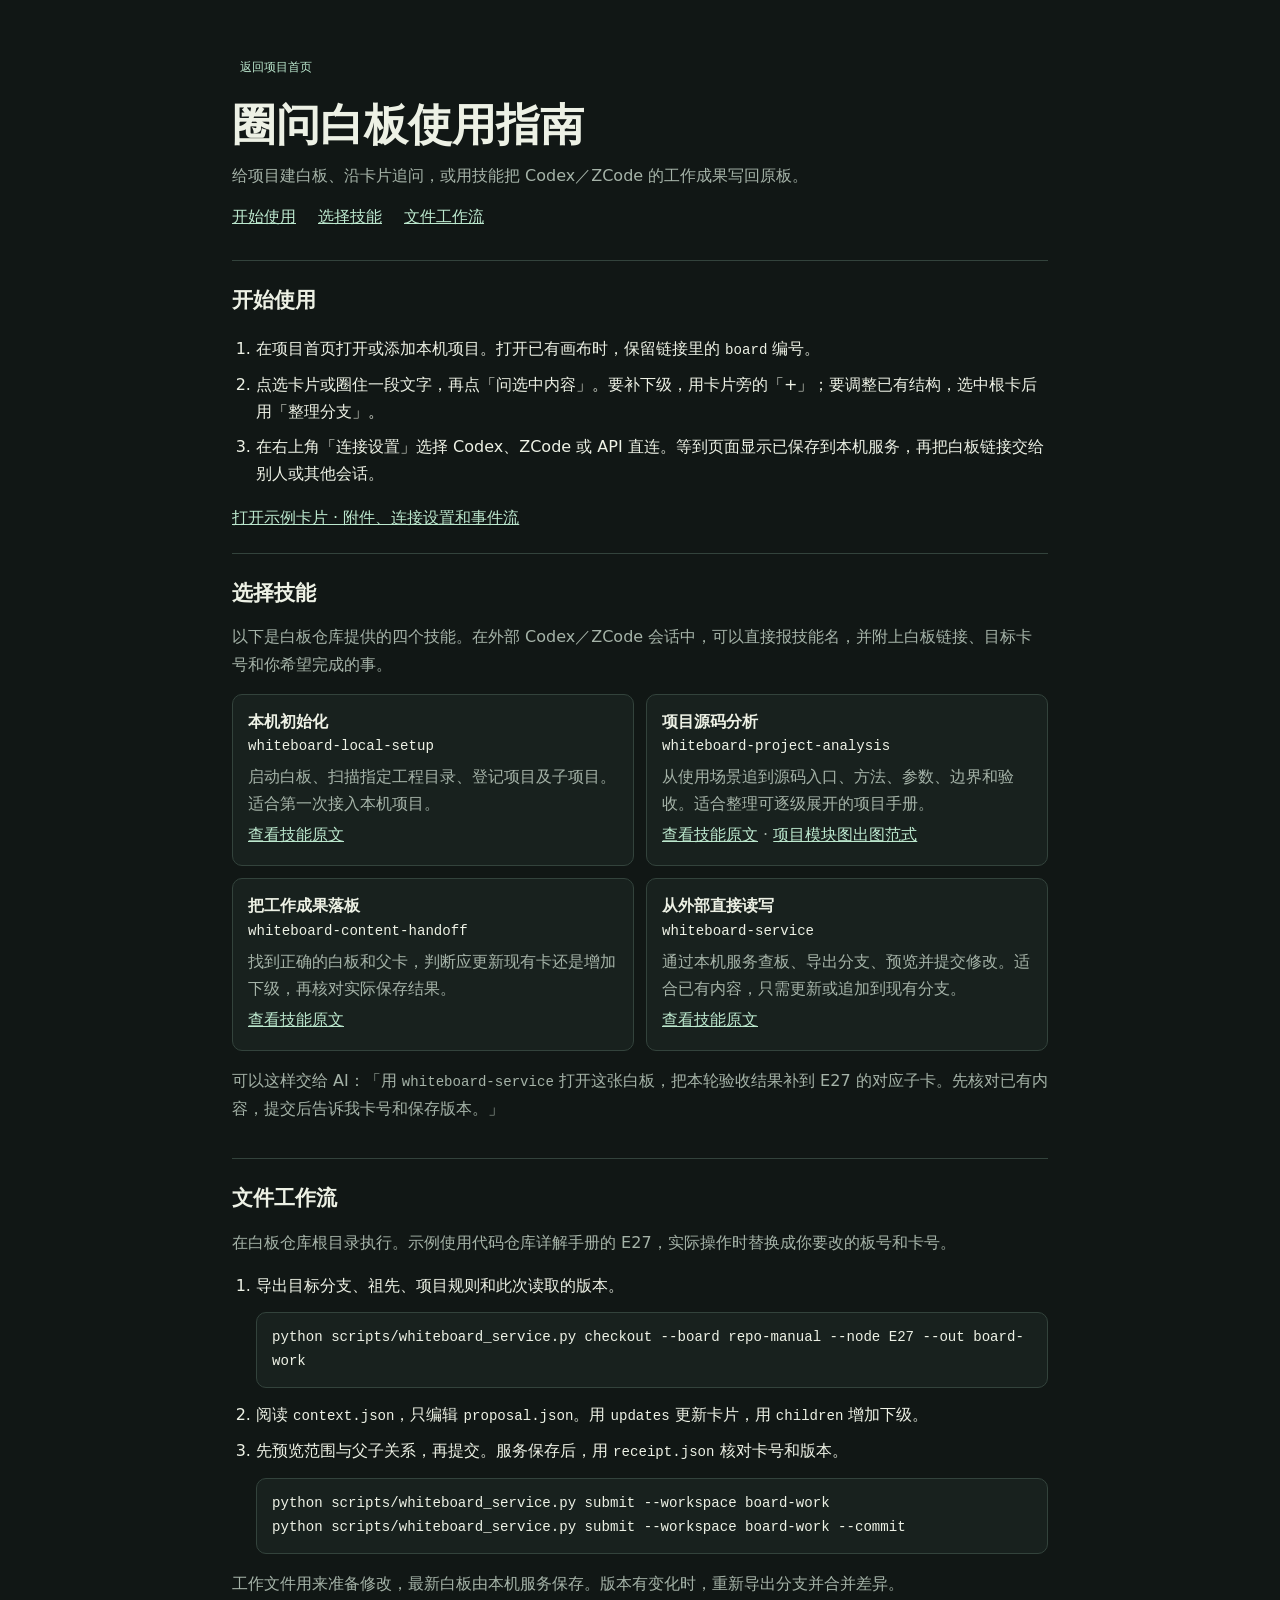
==== commit 4278cac8: "Use a shared module diagram guide for repository initialization" ====
--- a/guide.html
+++ b/guide.html
@@ -41,7 +41,7 @@
         <div>
           <dt>项目源码分析 <code>whiteboard-project-analysis</code></dt>
           <dd>从使用场景追到源码入口、方法、参数、边界和验收。适合整理可逐级展开的项目手册。</dd>
-          <dd><a href="/guide/skills/whiteboard-project-analysis">查看技能原文</a></dd>
+          <dd><a href="/guide/skills/whiteboard-project-analysis">查看技能原文</a> · <a href="/guide/module-diagram-pattern">项目模块图出图范式</a></dd>
         </div>
         <div>
           <dt>把工作成果落板 <code>whiteboard-content-handoff</code></dt>
--- a/styles.css
+++ b/styles.css
@@ -155,66 +155,11 @@
 #local-project-link[aria-current="page"] { background: #2b3c33; color: var(--mint); }
 :is(#local-project-link, #close-project):focus-visible { outline: 2px solid var(--teal); outline-offset: 3px; }
 
-.activity-header, .activity-list-heading {
-  display: flex;
-  align-items: center;
-  justify-content: space-between;
-  flex-wrap: wrap;
-  gap: 10px;
-}
-.activity-header h2 { margin: 4px 0 0; font-size: clamp(24px, 3vw, 34px); line-height: 1.25; }
 #project-context > h2 { margin: 9px 0 3px; font-size: clamp(24px, 3vw, 34px); line-height: 1.25; }
-#project-context-directory { color: var(--muted); font: 12px/1.5 var(--mono); overflow-wrap: anywhere; }
 #project-context-error { color: #ffceac; }
 .project-breadcrumb ol { display: flex; flex-wrap: wrap; align-items: baseline; gap: 4px 9px; margin: 0; padding: 0; list-style: none; font-size: 13px; }
 .project-breadcrumb li + li::before { content: "/"; margin-inline-end: 9px; color: var(--muted); }
 .project-breadcrumb a, .local-project-descendants a { color: var(--mint); overflow-wrap: anywhere; text-underline-offset: 3px; }
-#project-children-description { margin: 0 0 18px; color: var(--muted); line-height: 1.6; }
-#project-children-heading { margin: 0 0 11px; font-size: 17px; }
-.activity-muted { color: var(--muted); font-size: 12px; margin: 0; }
-.activity-captured { margin-block: 6px 13px; }
-.activity-run { display: grid; gap: 3px; padding: 8px 11px; border-radius: 7px; background: #382d22; color: #f0cea7; font-size: 12px; }
-.activity-nav, .activity-options, .activity-footer { display: flex; align-items: center; flex-wrap: wrap; gap: 7px; }
-.activity-nav { margin: 17px 0 13px; padding-bottom: 11px; border-bottom: 1px solid var(--panel-border); }
-.activity-nav [aria-current="page"] { color: var(--mint); background: #263d32; border-color: #466454; }
-.activity-canvas-link { text-decoration: none; }
-.activity-layout { display: grid; grid-template-columns: minmax(0, 1.12fr) minmax(0, 1fr); align-items: start; gap: 14px; }
-.activity-side, .activity-timeline { display: grid; gap: 7px; }
-.activity-list-heading { min-height: 33px; margin-bottom: 5px; }
-.activity-list-heading h3, .activity-panel h3, .activity-panel p { margin: 0; }
-.activity-panel { display: grid; gap: 8px; padding: 13px; border: 1px solid var(--panel-border); border-radius: 10px; background: var(--surface); overflow-wrap: anywhere; }
-.activity-panel dl { display: grid; gap: 9px; margin: 0; }
-.activity-panel dt { font-size: 12px; font-weight: 650; color: var(--mint); }
-.activity-panel dd { margin: 2px 0 0; }
-.activity-panel code { display: block; margin-top: 4px; color: var(--muted); font: 12px/1.4 var(--mono); }
-.activity-panel ul { margin: 0; padding-left: 20px; }
-.activity-panel .tool-button, .activity-footer .submit-button { width: fit-content; flex: 0 0 auto; }
-.activity-event {
-  display: grid;
-  grid-template-columns: 42px minmax(0, 1fr) minmax(0, auto);
-  gap: 7px;
-  padding: 8px;
-  border: 1px solid transparent;
-  border-radius: 8px;
-  background: transparent;
-  color: inherit;
-  text-align: left;
-  overflow-wrap: anywhere;
-}
-.activity-event strong, .activity-event small { display: block; }
-.activity-event small, .activity-branch small { color: var(--muted); font-size: 12px; }
-.activity-event > small { text-align: right; }
-.activity-event:hover, .activity-event[aria-pressed="true"], .activity-branch[aria-pressed="true"] { background: #22372c; border-color: #466454; }
-.activity-graph { display: grid; gap: 12px; padding: 13px; border: 1px solid var(--panel-border); border-radius: 10px; background: radial-gradient(circle, var(--panel-border) 1px, transparent 1px) 0 0/14px 14px; }
-.activity-root { width: fit-content; padding: 8px 10px; border-radius: 7px; background: #263d32; color: var(--mint); }
-.activity-branches { display: grid; gap: 7px; margin-left: 8px; padding-left: 11px; border-left: 1px solid #527462; }
-.activity-branch { position: relative; display: flex; align-items: baseline; justify-content: space-between; flex-wrap: wrap; gap: 5px; padding: 7px 8px; border: 1px solid var(--panel-border); border-radius: 7px; color: inherit; background: var(--surface); text-align: left; }
-.activity-branch::before { content: ""; position: absolute; top: 50%; left: -12px; width: 11px; height: 1px; background: #527462; }
-.activity-editor { display: grid; gap: 4px; font-size: 12px; color: var(--muted); }
-.activity-editor textarea { width: 100%; padding: 7px; resize: vertical; border: 1px solid #466454; border-radius: 7px; color: #edf1e5; background: #111916; }
-@media (max-width: 700px) {
-  .activity-layout { grid-template-columns: 1fr; }
-}
 
 #board-actions {
   position: absolute;
@@ -802,6 +747,15 @@
   font-size: 13px;
 }
 #expand-card-form label { display: block; margin-bottom: 7px; }
+#expand-card-strategy {
+  width: 100%;
+  margin-bottom: 10px;
+  padding: 5px 7px;
+  border: 1px solid var(--panel-border);
+  border-radius: 6px;
+  background: var(--surface);
+  color: inherit;
+}
 .expand-card-actions { display: flex; flex-wrap: wrap; gap: 6px; margin-bottom: 9px; }
 #expand-card-close { margin-left: auto; min-width: 30px; }
 .expand-card-row { display: flex; gap: 6px; }
@@ -1587,6 +1541,25 @@
 #execution-trace { margin-top: 9px; }
 #execution-trace-status { margin-left: auto; color: var(--muted); font-size: 11px; }
 #execution-trace > summary::after { margin-left: 3px; }
+#execution-request-picker { display: grid; gap: 4px; margin: 0 10px 8px; color: var(--muted); font-size: 12px; }
+#execution-request { min-width: 0; width: 100%; color: inherit; background: var(--surface); }
+#execution-output { margin: 0 10px 8px; color: var(--muted); font-size: 12px; }
+#execution-output summary { cursor: pointer; }
+#execution-output pre {
+  max-height: min(135px, 20dvh);
+  overflow: auto;
+  overscroll-behavior: contain;
+  margin: 5px 0;
+  padding: 6px 8px;
+  border: 1px solid var(--panel-border);
+  border-radius: 5px;
+  color: #dce6de;
+  font: 11px/1.5 var(--mono);
+  white-space: pre-wrap;
+  overflow-wrap: anywhere;
+}
+#execution-output-copy { min-height: 26px; padding: 3px 8px; font-size: 11px; }
+
 #execution-trace-empty { margin: 0; padding: 0 10px 10px; color: var(--muted); font-size: 12px; }
 #execution-trace-repair, #execution-trace-failure { margin: 0; padding: 0 10px 10px; font-size: 12px; overflow-wrap: anywhere; }
 #execution-trace-repair { color: var(--muted); }
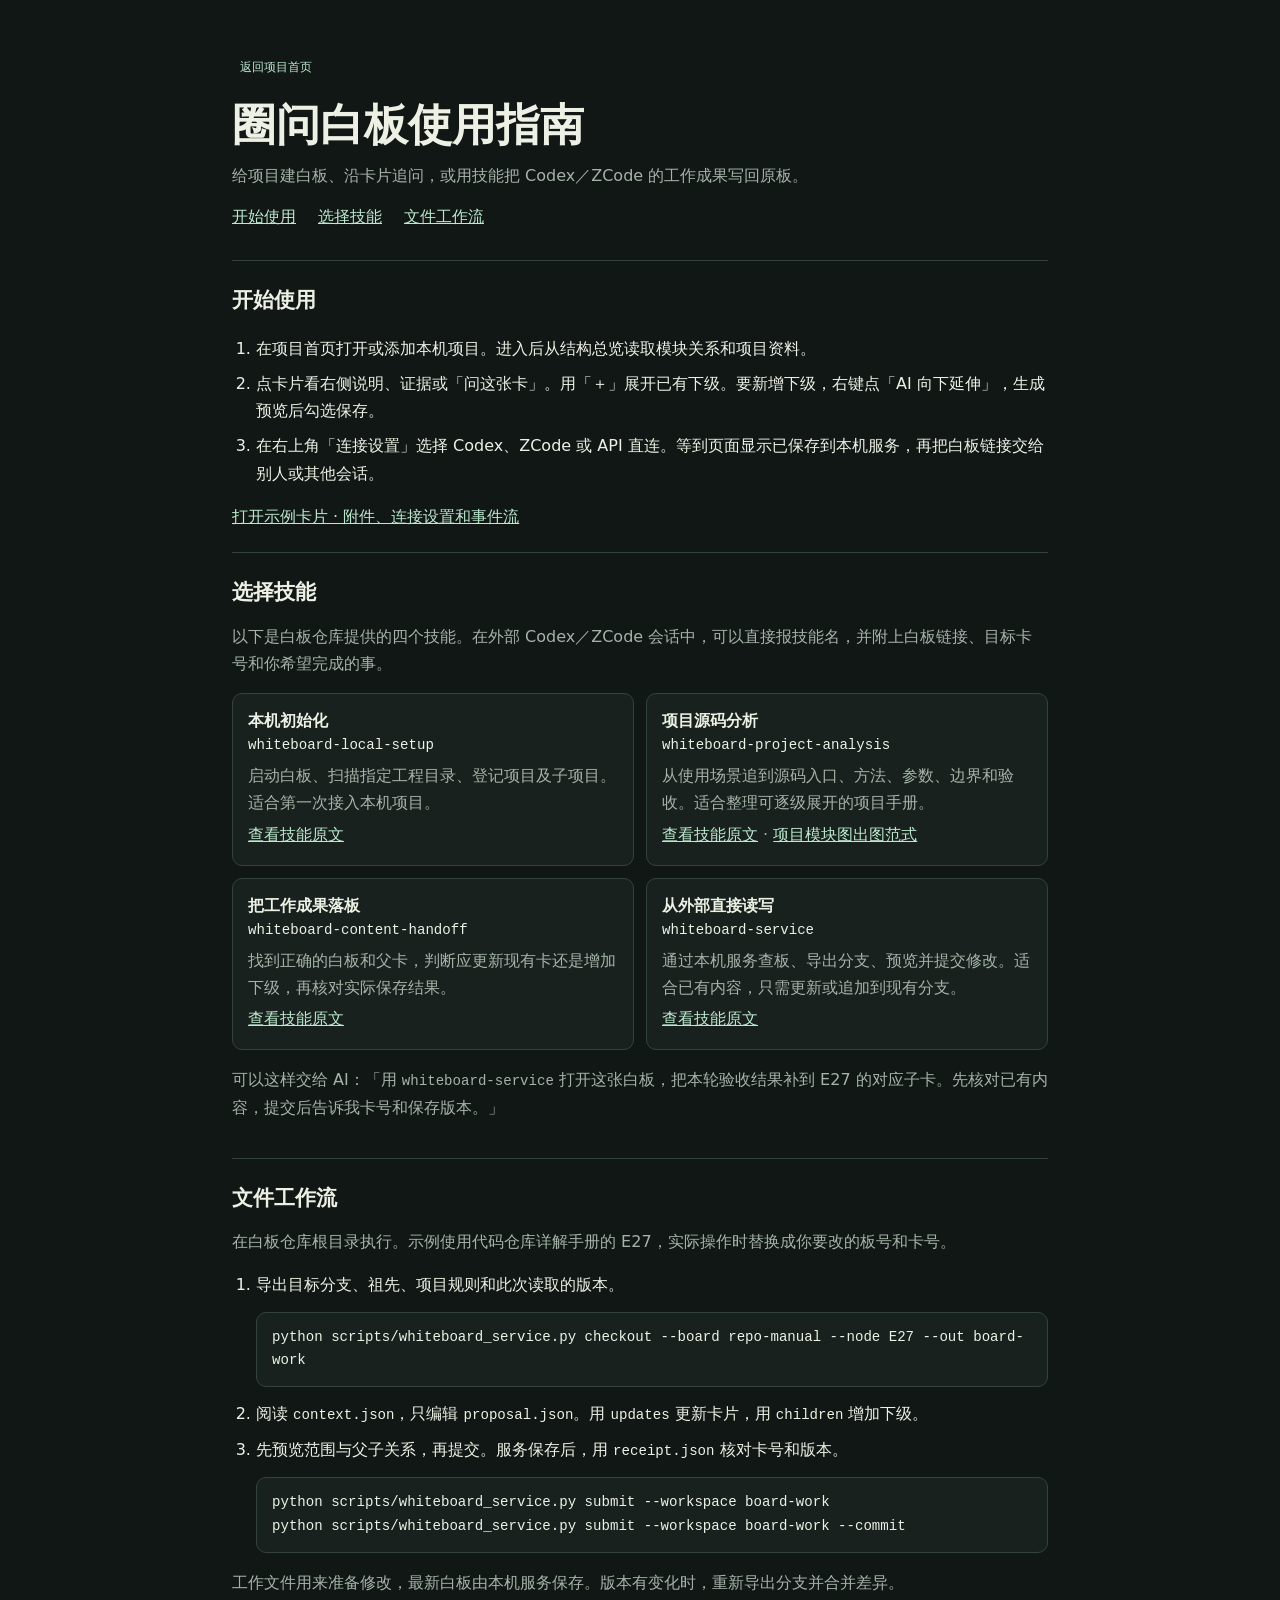
==== commit 87e93f65: "Make reading the only public whiteboard presentation" ====
--- a/guide.html
+++ b/guide.html
@@ -22,8 +22,8 @@
     <section id="start" aria-labelledby="guide-start">
       <h2 id="guide-start">开始使用</h2>
       <ol>
-        <li>在项目首页打开或添加本机项目。打开已有画布时，保留链接里的 <code>board</code> 编号。</li>
-        <li>点选卡片或圈住一段文字，再点「问选中内容」。要补下级，用卡片旁的「+」；要调整已有结构，选中根卡后用「整理分支」。</li>
+        <li>在项目首页打开或添加本机项目。进入后从结构总览读取模块关系和项目资料。</li>
+        <li>点卡片看右侧说明、证据或「问这张卡」。用「＋」展开已有下级。要新增下级，右键点「AI 向下延伸」，生成预览后勾选保存。</li>
         <li>在右上角「连接设置」选择 Codex、ZCode 或 API 直连。等到页面显示已保存到本机服务，再把白板链接交给别人或其他会话。</li>
       </ol>
       <a href="/?board=repo-manual#E27">打开示例卡片 · 附件、连接设置和事件流</a>
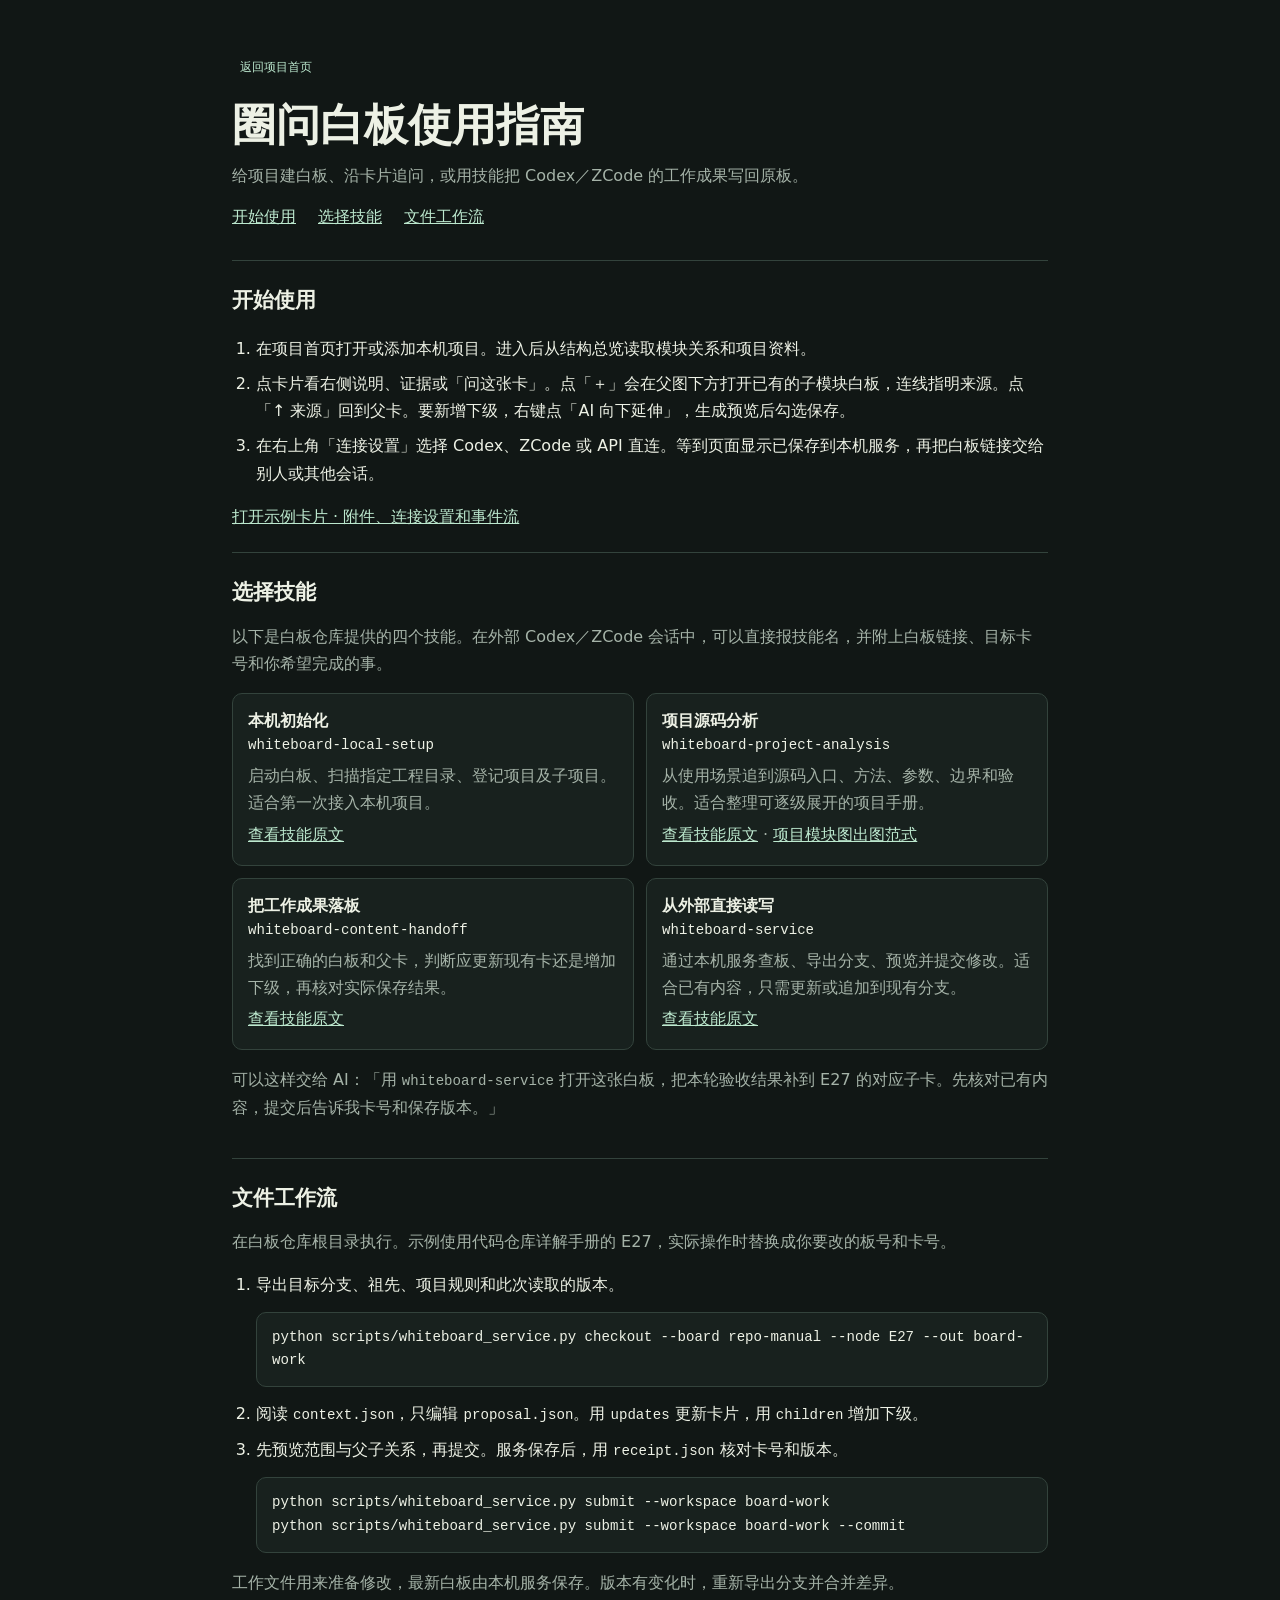
==== commit c3c1d071: "Link source cards to child board windows" ====
--- a/guide.html
+++ b/guide.html
@@ -23,7 +23,7 @@
       <h2 id="guide-start">开始使用</h2>
       <ol>
         <li>在项目首页打开或添加本机项目。进入后从结构总览读取模块关系和项目资料。</li>
-        <li>点卡片看右侧说明、证据或「问这张卡」。用「＋」展开已有下级。要新增下级，右键点「AI 向下延伸」，生成预览后勾选保存。</li>
+        <li>点卡片看右侧说明、证据或「问这张卡」。点「＋」会在父图下方打开已有的子模块白板，连线指明来源。点「↑ 来源」回到父卡。要新增下级，右键点「AI 向下延伸」，生成预览后勾选保存。</li>
         <li>在右上角「连接设置」选择 Codex、ZCode 或 API 直连。等到页面显示已保存到本机服务，再把白板链接交给别人或其他会话。</li>
       </ol>
       <a href="/?board=repo-manual#E27">打开示例卡片 · 附件、连接设置和事件流</a>
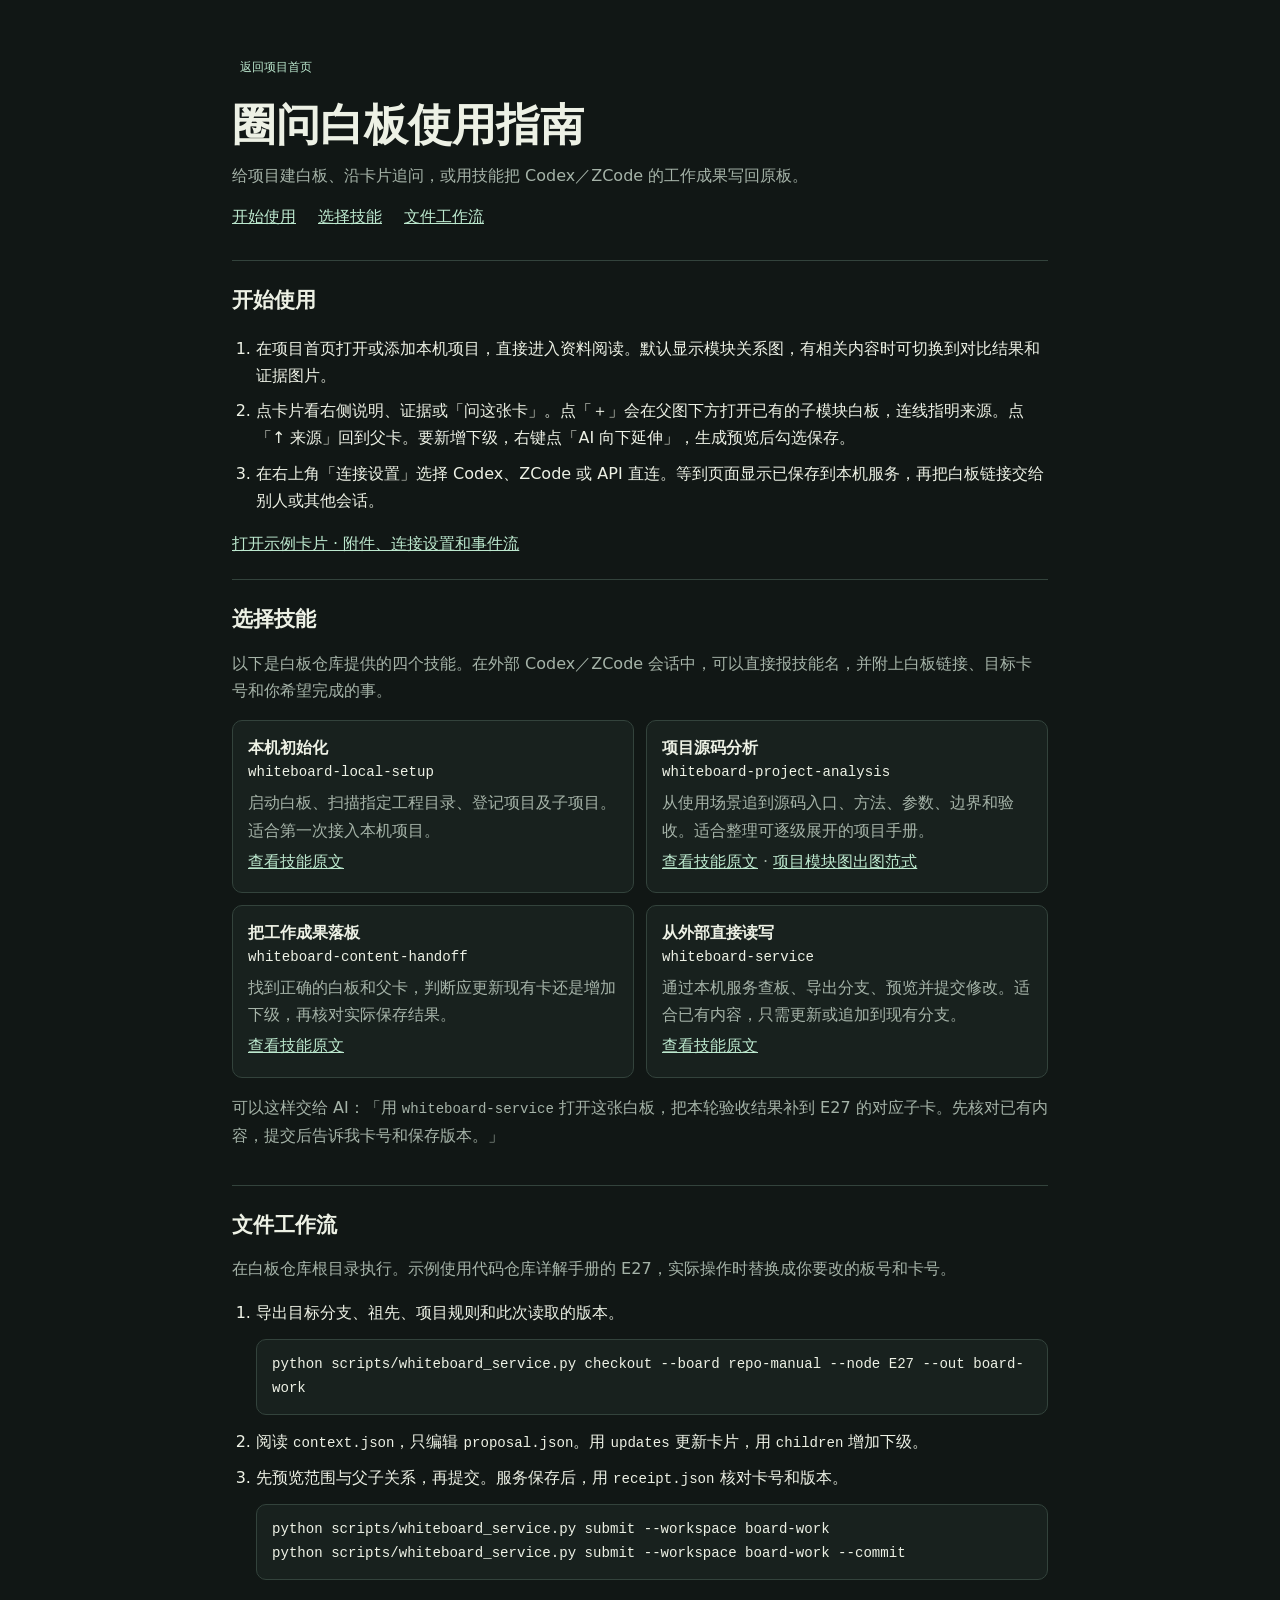
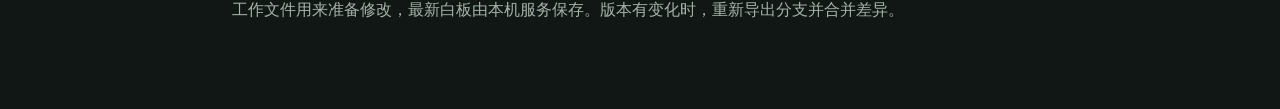
==== commit a619fcda: "Use the shared reading layout when opening projects" ====
--- a/guide.html
+++ b/guide.html
@@ -22,7 +22,7 @@
     <section id="start" aria-labelledby="guide-start">
       <h2 id="guide-start">开始使用</h2>
       <ol>
-        <li>在项目首页打开或添加本机项目。进入后从结构总览读取模块关系和项目资料。</li>
+        <li>在项目首页打开或添加本机项目，直接进入资料阅读。默认显示模块关系图，有相关内容时可切换到对比结果和证据图片。</li>
         <li>点卡片看右侧说明、证据或「问这张卡」。点「＋」会在父图下方打开已有的子模块白板，连线指明来源。点「↑ 来源」回到父卡。要新增下级，右键点「AI 向下延伸」，生成预览后勾选保存。</li>
         <li>在右上角「连接设置」选择 Codex、ZCode 或 API 直连。等到页面显示已保存到本机服务，再把白板链接交给别人或其他会话。</li>
       </ol>
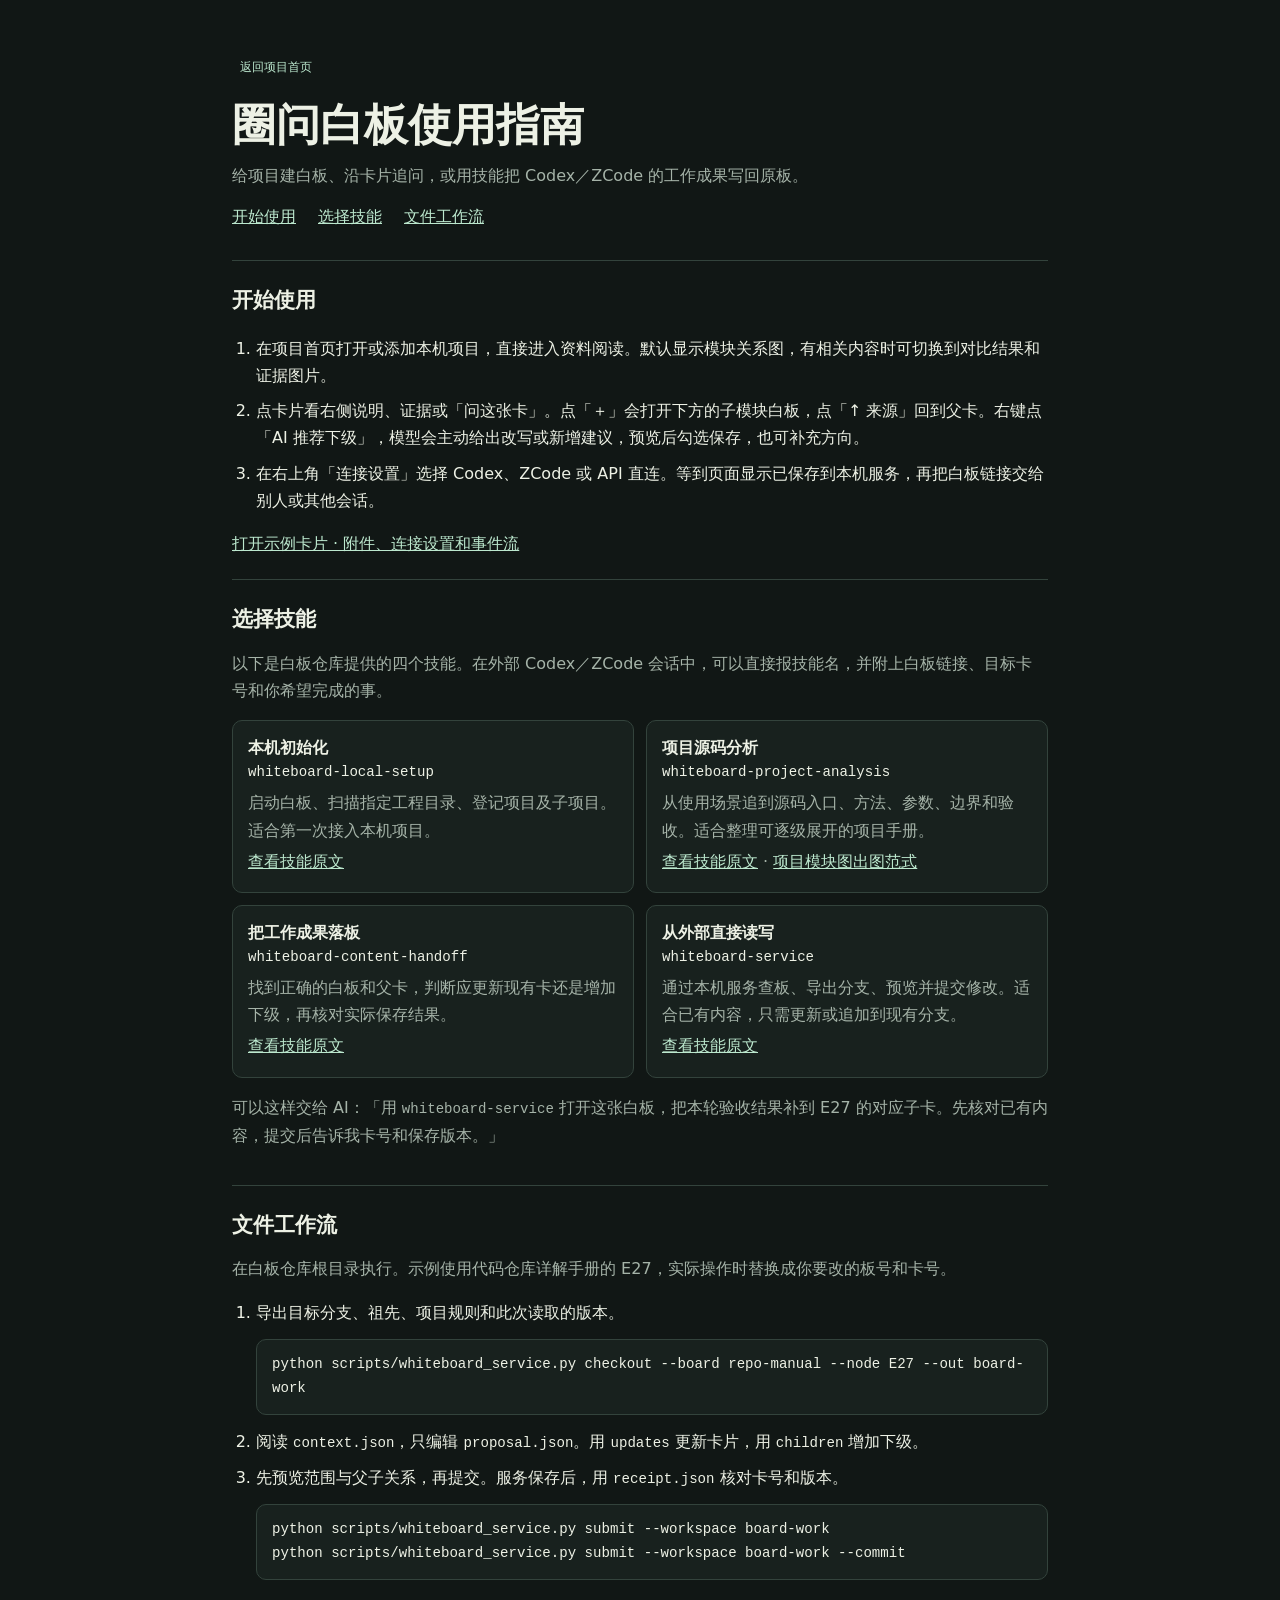
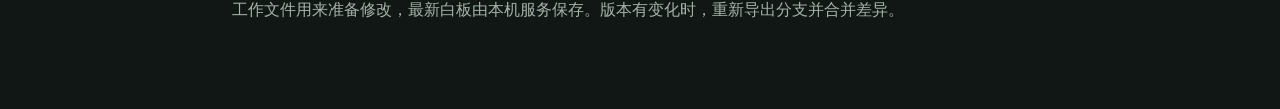
==== commit c5ae7a76: "Recommend and revise child cards without a required prompt" ====
--- a/guide.html
+++ b/guide.html
@@ -23,7 +23,7 @@
       <h2 id="guide-start">开始使用</h2>
       <ol>
         <li>在项目首页打开或添加本机项目，直接进入资料阅读。默认显示模块关系图，有相关内容时可切换到对比结果和证据图片。</li>
-        <li>点卡片看右侧说明、证据或「问这张卡」。点「＋」会在父图下方打开已有的子模块白板，连线指明来源。点「↑ 来源」回到父卡。要新增下级，右键点「AI 向下延伸」，生成预览后勾选保存。</li>
+        <li>点卡片看右侧说明、证据或「问这张卡」。点「＋」会打开下方的子模块白板，点「↑ 来源」回到父卡。右键点「AI 推荐下级」，模型会主动给出改写或新增建议，预览后勾选保存，也可补充方向。</li>
         <li>在右上角「连接设置」选择 Codex、ZCode 或 API 直连。等到页面显示已保存到本机服务，再把白板链接交给别人或其他会话。</li>
       </ol>
       <a href="/?board=repo-manual#E27">打开示例卡片 · 附件、连接设置和事件流</a>
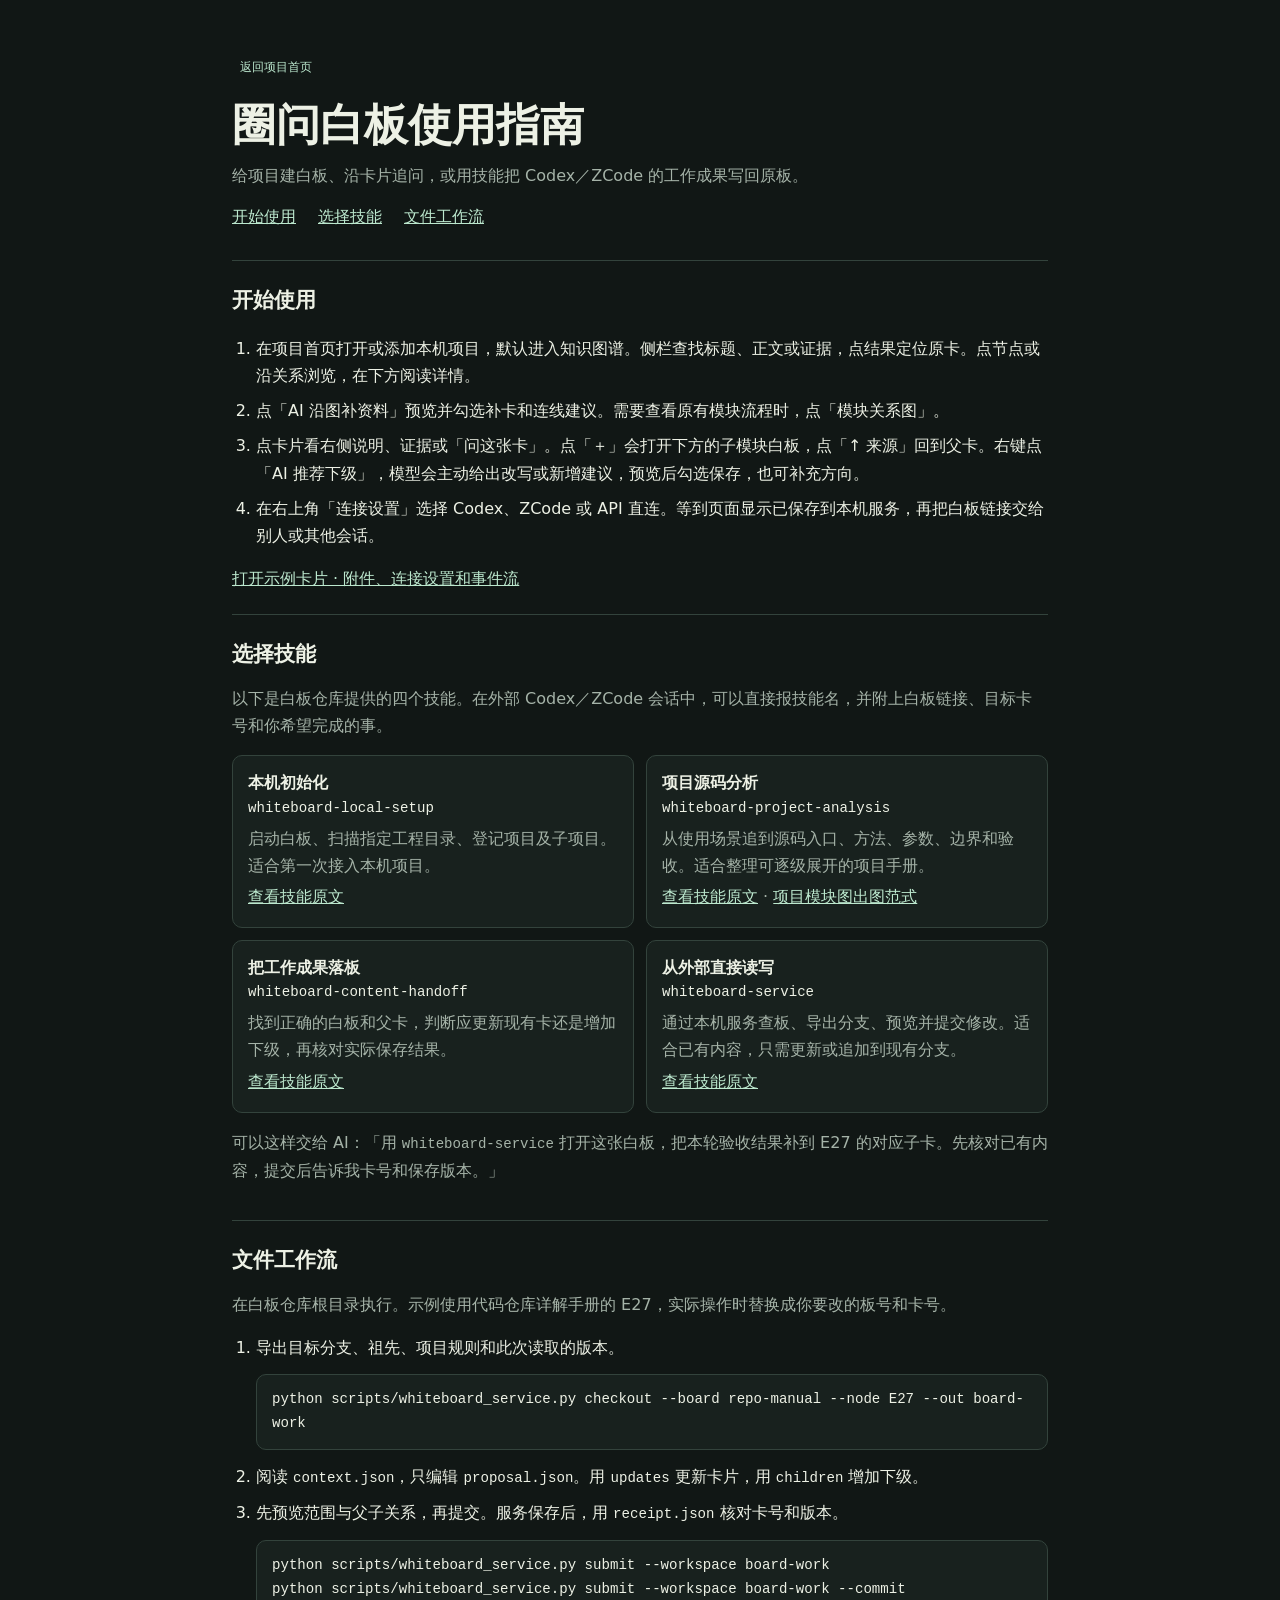
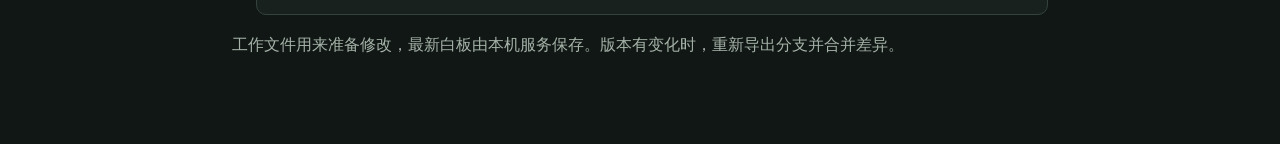
==== commit 4a7f5214: "Open project whiteboards in a searchable knowledge graph" ====
--- a/guide.html
+++ b/guide.html
@@ -22,7 +22,8 @@
     <section id="start" aria-labelledby="guide-start">
       <h2 id="guide-start">开始使用</h2>
       <ol>
-        <li>在项目首页打开或添加本机项目，直接进入资料阅读。默认显示模块关系图，有相关内容时可切换到对比结果和证据图片。</li>
+        <li>在项目首页打开或添加本机项目，默认进入知识图谱。侧栏查找标题、正文或证据，点结果定位原卡。点节点或沿关系浏览，在下方阅读详情。</li>
+        <li>点「AI 沿图补资料」预览并勾选补卡和连线建议。需要查看原有模块流程时，点「模块关系图」。</li>
         <li>点卡片看右侧说明、证据或「问这张卡」。点「＋」会打开下方的子模块白板，点「↑ 来源」回到父卡。右键点「AI 推荐下级」，模型会主动给出改写或新增建议，预览后勾选保存，也可补充方向。</li>
         <li>在右上角「连接设置」选择 Codex、ZCode 或 API 直连。等到页面显示已保存到本机服务，再把白板链接交给别人或其他会话。</li>
       </ol>
